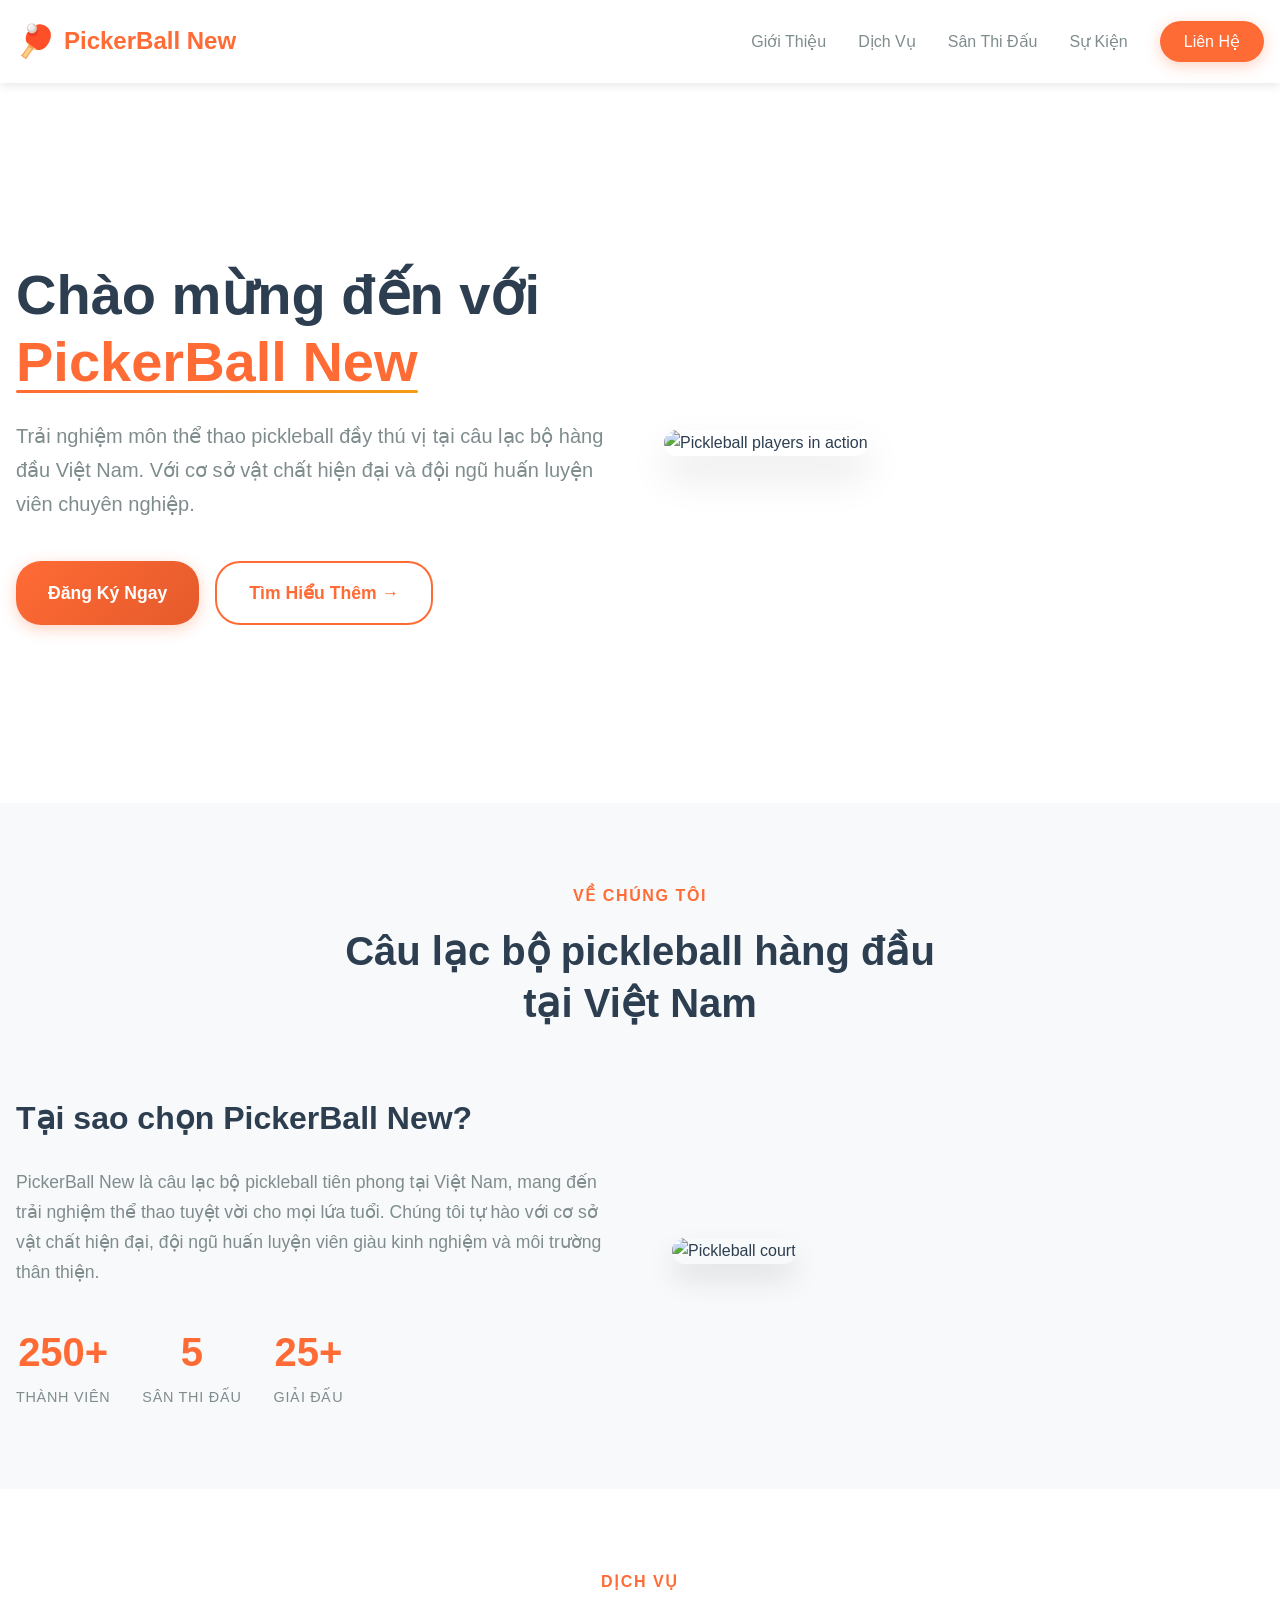
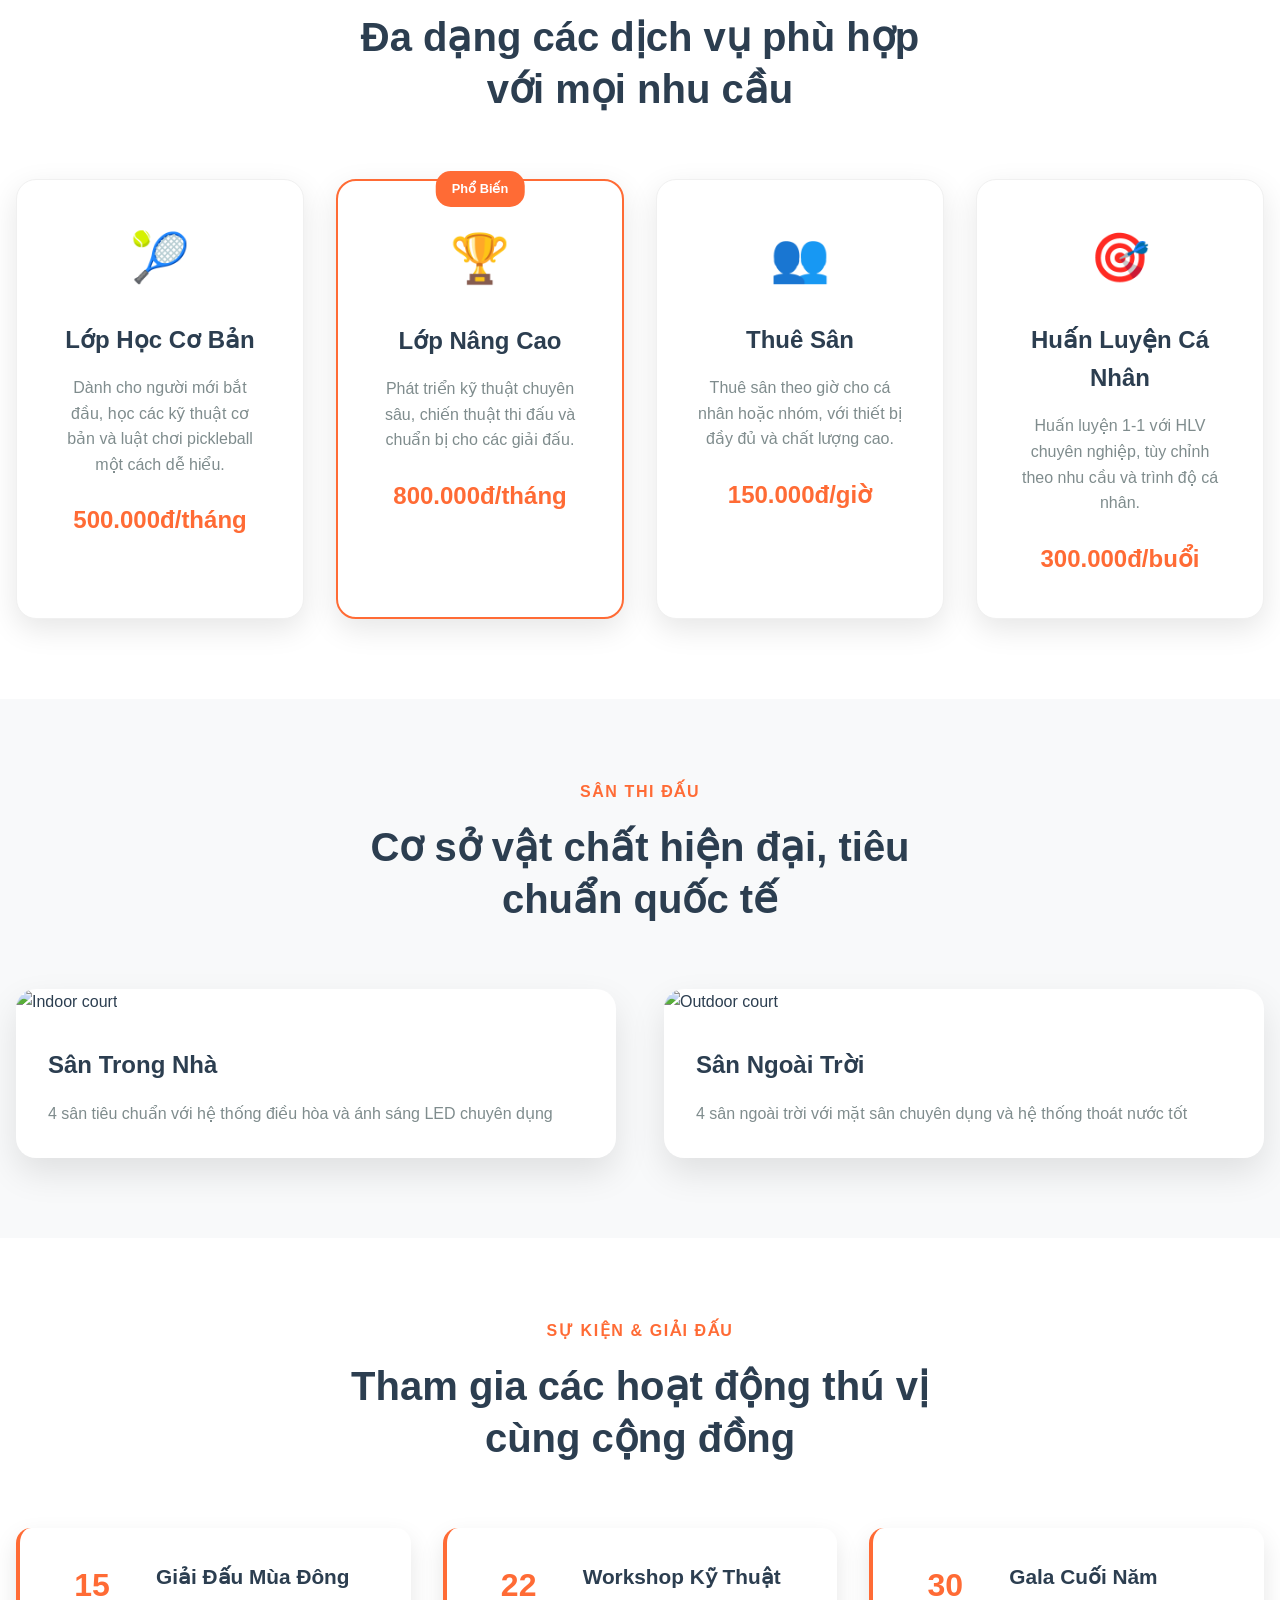
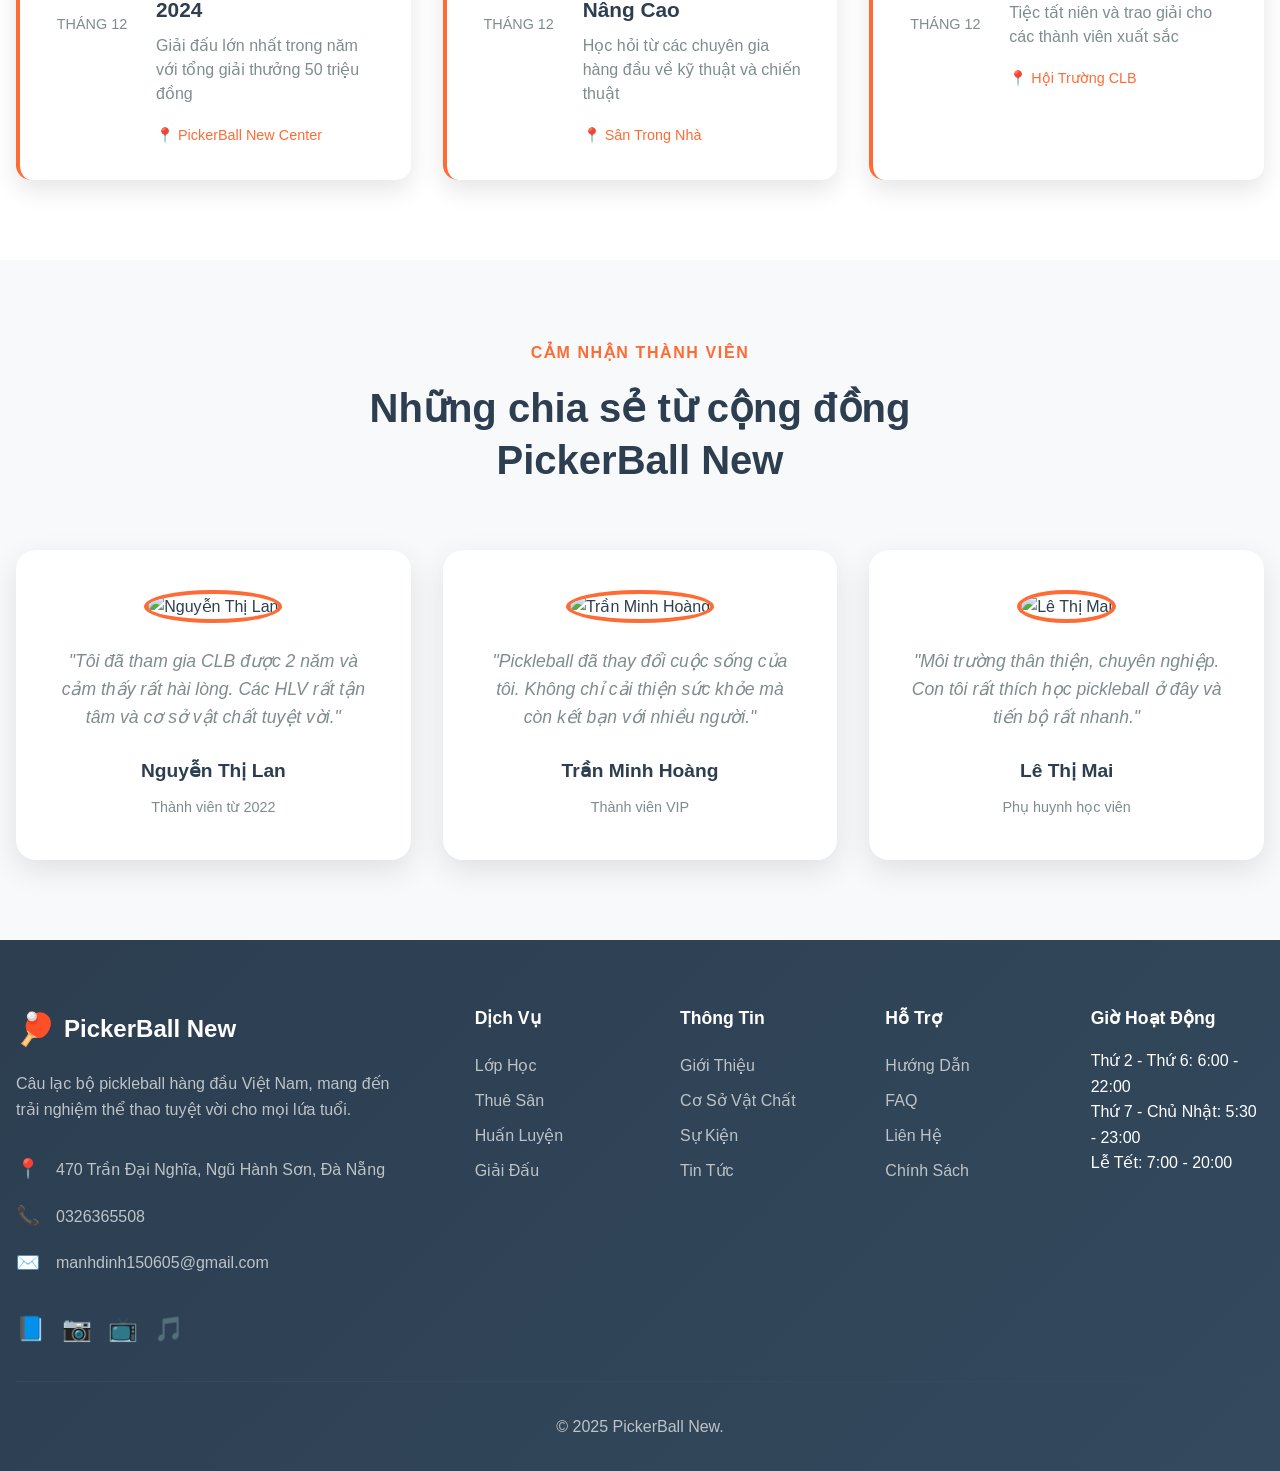
==== index.html @ 503a0b25 "first commit" ====
<!DOCTYPE html>
<html lang="vi">
<head>
    <meta charset="UTF-8">
    <meta name="viewport" content="width=device-width, initial-scale=1.0">
    <title>PickerBall New - Câu Lạc Bộ Pickleball Hàng Đầu</title>
    <link rel="stylesheet" href="./asset/css/style.css">
</head>
<body>
    <nav class="navbar">
        <div class="nav-content">
            <div class="logo">
                <span class="logo-icon">🏓</span>
                <span class="logo-text">PickerBall New</span>
            </div>
            <button class="mobile-menu-btn" aria-label="Toggle menu">
                <span></span>
                <span></span>
                <span></span>
            </button>
            <ul class="nav-links">
                <li><a href="#about">Giới Thiệu</a></li>
                <li><a href="#services">Dịch Vụ</a></li>
                <li><a href="#courts">Sân Thi Đấu</a></li>
                <li><a href="#events">Sự Kiện</a></li>
                <li><a href="#contact" class="cta-button">Liên Hệ</a></li>
            </ul>
        </div>
    </nav>

    <section class="hero">
        <div class="hero-content">
            <h1>Chào mừng đến với <span class="highlight">PickerBall New</span></h1>
            <p>Trải nghiệm môn thể thao pickleball đầy thú vị tại câu lạc bộ hàng đầu Việt Nam. Với cơ sở vật chất hiện đại và đội ngũ huấn luyện viên chuyên nghiệp.</p>
            <div class="cta-buttons">
                <a href="#contact" class="primary-button">Đăng Ký Ngay</a>
                <a href="#about" class="secondary-button">Tìm Hiểu Thêm →</a>
            </div>
        </div>
        <div class="hero-image">
            <img src="https://images.pexels.com/photos/8007401/pexels-photo-8007401.jpeg?auto=compress&cs=tinysrgb&w=1260&h=750&dpr=2" alt="Pickleball players in action">
        </div>
    </section>

    <section id="about" class="about">
        <div class="section-header">
            <h2>Về Chúng Tôi</h2>
            <p>Câu lạc bộ pickleball hàng đầu tại Việt Nam</p>
        </div>
        <div class="about-content">
            <div class="about-text">
                <h3>Tại sao chọn PickerBall New?</h3>
                <p>PickerBall New là câu lạc bộ pickleball tiên phong tại Việt Nam, mang đến trải nghiệm thể thao tuyệt vời cho mọi lứa tuổi. Chúng tôi tự hào với cơ sở vật chất hiện đại, đội ngũ huấn luyện viên giàu kinh nghiệm và môi trường thân thiện.</p>
                <div class="stats">
                    <div class="stat-item">
                        <span class="stat-number">500+</span>
                        <span class="stat-label">Thành Viên</span>
                    </div>
                    <div class="stat-item">
                        <span class="stat-number">8</span>
                        <span class="stat-label">Sân Thi Đấu</span>
                    </div>
                    <div class="stat-item">
                        <span class="stat-number">50+</span>
                        <span class="stat-label">Giải Đấu</span>
                    </div>
                </div>
            </div>
            <div class="about-image">
                <img src="https://images.pexels.com/photos/8007398/pexels-photo-8007398.jpeg?auto=compress&cs=tinysrgb&w=1260&h=750&dpr=2" alt="Pickleball court">
            </div>
        </div>
    </section>

    <section id="services" class="services">
        <div class="section-header">
            <h2>Dịch Vụ</h2>
            <p>Đa dạng các dịch vụ phù hợp với mọi nhu cầu</p>
        </div>
        <div class="services-grid">
            <div class="service-card">
                <div class="service-icon">🎾</div>
                <h3>Lớp Học Cơ Bản</h3>
                <p>Dành cho người mới bắt đầu, học các kỹ thuật cơ bản và luật chơi pickleball một cách dễ hiểu.</p>
                <div class="service-price">500.000đ/tháng</div>
            </div>
            <div class="service-card featured">
                <div class="featured-badge">Phổ Biến</div>
                <div class="service-icon">🏆</div>
                <h3>Lớp Nâng Cao</h3>
                <p>Phát triển kỹ thuật chuyên sâu, chiến thuật thi đấu và chuẩn bị cho các giải đấu.</p>
                <div class="service-price">800.000đ/tháng</div>
            </div>
            <div class="service-card">
                <div class="service-icon">👥</div>
                <h3>Thuê Sân</h3>
                <p>Thuê sân theo giờ cho cá nhân hoặc nhóm, với thiết bị đầy đủ và chất lượng cao.</p>
                <div class="service-price">150.000đ/giờ</div>
            </div>
            <div class="service-card">
                <div class="service-icon">🎯</div>
                <h3>Huấn Luyện Cá Nhân</h3>
                <p>Huấn luyện 1-1 với HLV chuyên nghiệp, tùy chỉnh theo nhu cầu và trình độ cá nhân.</p>
                <div class="service-price">300.000đ/buổi</div>
            </div>
        </div>
    </section>

    <section id="courts" class="courts">
        <div class="section-header">
            <h2>Sân Thi Đấu</h2>
            <p>Cơ sở vật chất hiện đại, tiêu chuẩn quốc tế</p>
        </div>
        <div class="courts-grid">
            <div class="court-card">
                <img src="https://images.pexels.com/photos/8007399/pexels-photo-8007399.jpeg?auto=compress&cs=tinysrgb&w=1260&h=750&dpr=2" alt="Indoor court">
                <div class="court-info">
                    <h3>Sân Trong Nhà</h3>
                    <p>4 sân tiêu chuẩn với hệ thống điều hòa và ánh sáng LED chuyên dụng</p>
                </div>
            </div>
            <div class="court-card">
                <img src="https://images.pexels.com/photos/8007400/pexels-photo-8007400.jpeg?auto=compress&cs=tinysrgb&w=1260&h=750&dpr=2" alt="Outdoor court">
                <div class="court-info">
                    <h3>Sân Ngoài Trời</h3>
                    <p>4 sân ngoài trời với mặt sân chuyên dụng và hệ thống thoát nước tốt</p>
                </div>
            </div>
        </div>
    </section>

    <section id="events" class="events">
        <div class="section-header">
            <h2>Sự Kiện & Giải Đấu</h2>
            <p>Tham gia các hoạt động thú vị cùng cộng đồng</p>
        </div>
        <div class="events-grid">
            <div class="event-card">
                <div class="event-date">
                    <span class="day">15</span>
                    <span class="month">Tháng 12</span>
                </div>
                <div class="event-info">
                    <h3>Giải Đấu Mùa Đông 2024</h3>
                    <p>Giải đấu lớn nhất trong năm với tổng giải thưởng 50 triệu đồng</p>
                    <span class="event-location">📍 PickerBall New Center</span>
                </div>
            </div>
            <div class="event-card">
                <div class="event-date">
                    <span class="day">22</span>
                    <span class="month">Tháng 12</span>
                </div>
                <div class="event-info">
                    <h3>Workshop Kỹ Thuật Nâng Cao</h3>
                    <p>Học hỏi từ các chuyên gia hàng đầu về kỹ thuật và chiến thuật</p>
                    <span class="event-location">📍 Sân Trong Nhà</span>
                </div>
            </div>
            <div class="event-card">
                <div class="event-date">
                    <span class="day">30</span>
                    <span class="month">Tháng 12</span>
                </div>
                <div class="event-info">
                    <h3>Gala Cuối Năm</h3>
                    <p>Tiệc tất niên và trao giải cho các thành viên xuất sắc</p>
                    <span class="event-location">📍 Hội Trường CLB</span>
                </div>
            </div>
        </div>
    </section>

    <section class="testimonials">
        <div class="section-header">
            <h2>Cảm Nhận Thành Viên</h2>
            <p>Những chia sẻ từ cộng đồng PickerBall New</p>
        </div>
        <div class="testimonials-grid">
            <div class="testimonial-card">
                <img src="https://images.pexels.com/photos/415829/pexels-photo-415829.jpeg?auto=compress&cs=tinysrgb&w=1260&h=750&dpr=2" alt="Nguyễn Thị Lan">
                <p>"Tôi đã tham gia CLB được 2 năm và cảm thấy rất hài lòng. Các HLV rất tận tâm và cơ sở vật chất tuyệt vời."</p>
                <div class="testimonial-author">
                    <h4>Nguyễn Thị Lan</h4>
                    <span>Thành viên từ 2022</span>
                </div>
            </div>
            <div class="testimonial-card">
                <img src="https://images.pexels.com/photos/220453/pexels-photo-220453.jpeg?auto=compress&cs=tinysrgb&w=1260&h=750&dpr=2" alt="Trần Minh Hoàng">
                <p>"Pickleball đã thay đổi cuộc sống của tôi. Không chỉ cải thiện sức khỏe mà còn kết bạn với nhiều người."</p>
                <div class="testimonial-author">
                    <h4>Trần Minh Hoàng</h4>
                    <span>Thành viên VIP</span>
                </div>
            </div>
            <div class="testimonial-card">
                <img src="https://images.pexels.com/photos/774909/pexels-photo-774909.jpeg?auto=compress&cs=tinysrgb&w=1260&h=750&dpr=2" alt="Lê Thị Mai">
                <p>"Môi trường thân thiện, chuyên nghiệp. Con tôi rất thích học pickleball ở đây và tiến bộ rất nhanh."</p>
                <div class="testimonial-author">
                    <h4>Lê Thị Mai</h4>
                    <span>Phụ huynh học viên</span>
                </div>
            </div>
        </div>
    </section>

    <footer id="contact" class="footer">
        <div class="footer-content">
            <div class="footer-brand">
                <div class="logo">
                    <span class="logo-icon">🏓</span>
                    <span class="logo-text">PickerBall New</span>
                </div>
                <p>Câu lạc bộ pickleball hàng đầu Việt Nam, mang đến trải nghiệm thể thao tuyệt vời cho mọi lứa tuổi.</p>
                <div class="contact-info">
                    <div class="contact-item">
                        <span class="contact-icon">📍</span>
                        <span>470 Trần Đại Nghĩa, Ngũ Hành Sơn, Đà Nẵng</span>
                    </div>
                    <div class="contact-item">
                        <span class="contact-icon">📞</span>
                        <span>0326365508</span>
                    </div>
                    <div class="contact-item">
                        <span class="contact-icon">✉️</span>
                        <span>manhdinh150605@gmail.com</span>
                    </div>
                </div>
                <div class="social-links">
                    <a href="#" aria-label="Facebook">📘</a>
                    <a href="#" aria-label="Instagram">📷</a>
                    <a href="#" aria-label="YouTube">📺</a>
                    <a href="#" aria-label="TikTok">🎵</a>
                </div>
            </div>
            <div class="footer-links">
                <div class="link-group">
                    <h4>Dịch Vụ</h4>
                    <ul>
                        <li><a href="#services">Lớp Học</a></li>
                        <li><a href="#services">Thuê Sân</a></li>
                        <li><a href="#services">Huấn Luyện</a></li>
                        <li><a href="#events">Giải Đấu</a></li>
                    </ul>
                </div>
                <div class="link-group">
                    <h4>Thông Tin</h4>
                    <ul>
                        <li><a href="#about">Giới Thiệu</a></li>
                        <li><a href="#courts">Cơ Sở Vật Chất</a></li>
                        <li><a href="#events">Sự Kiện</a></li>
                        <li><a href="#">Tin Tức</a></li>
                    </ul>
                </div>
                <div class="link-group">
                    <h4>Hỗ Trợ</h4>
                    <ul>
                        <li><a href="#">Hướng Dẫn</a></li>
                        <li><a href="#">FAQ</a></li>
                        <li><a href="#contact">Liên Hệ</a></li>
                        <li><a href="#">Chính Sách</a></li>
                    </ul>
                </div>
                <div class="link-group">
                    <h4>Giờ Hoạt Động</h4>
                    <ul>
                        <li>Thứ 2 - Thứ 6: 6:00 - 22:00</li>
                        <li>Thứ 7 - Chủ Nhật: 5:30 - 23:00</li>
                        <li>Lễ Tết: 7:00 - 20:00</li>
                    </ul>
                </div>
            </div>
        </div>
        <div class="footer-bottom">
            <p>&copy; 2025 PickerBall New.</p>
        </div>
    </footer>

    <script src="./asset/js/main.js"></script>
</body>
</html>
---- asset/css/style.css ----
/* Reset and base styles */
:root {
    --primary-color: #ff6b35;
    --primary-dark: #e55a2b;
    --secondary-color: #4a90e2;
    --accent-color: #f39c12;
    --text-primary: #2c3e50;
    --text-secondary: #7f8c8d;
    --bg-light: #f8f9fa;
    --white: #ffffff;
    --success: #27ae60;
    --shadow: rgba(0, 0, 0, 0.1);
}

* {
    margin: 0;
    padding: 0;
    box-sizing: border-box;
}

html {
    scroll-behavior: smooth;
}

body {
    font-family: -apple-system, BlinkMacSystemFont, 'Segoe UI', Roboto, 'Helvetica Neue', Arial, sans-serif;
    line-height: 1.6;
    color: var(--text-primary);
}

/* Navigation */
.navbar {
    position: sticky;
    top: 0;
    background: var(--white);
    box-shadow: 0 2px 10px var(--shadow);
    z-index: 1000;
}

.nav-content {
    max-width: 1280px;
    margin: 0 auto;
    padding: 1rem;
    display: flex;
    justify-content: space-between;
    align-items: center;
}

.logo {
    display: flex;
    align-items: center;
    font-weight: 700;
    font-size: 1.5rem;
    color: var(--primary-color);
}

.logo-icon {
    margin-right: 0.5rem;
    font-size: 2rem;
}

.nav-links {
    display: flex;
    list-style: none;
    align-items: center;
    gap: 2rem;
}

.nav-links a {
    text-decoration: none;
    color: var(--text-secondary);
    font-weight: 500;
    transition: color 0.3s ease;
    position: relative;
}

.nav-links a:hover {
    color: var(--primary-color);
}

.nav-links a::after {
    content: '';
    position: absolute;
    width: 0;
    height: 2px;
    bottom: -5px;
    left: 0;
    background-color: var(--primary-color);
    transition: width 0.3s ease;
}

.nav-links a:hover::after {
    width: 100%;
}

.cta-button {
    background: var(--primary-color) !important;
    color: var(--white) !important;
    padding: 0.75rem 1.5rem !important;
    border-radius: 25px !important;
    transition: all 0.3s ease !important;
    box-shadow: 0 4px 15px rgba(255, 107, 53, 0.3);
}

.cta-button:hover {
    background: var(--primary-dark) !important;
    transform: translateY(-2px);
    box-shadow: 0 6px 20px rgba(255, 107, 53, 0.4);
}

.mobile-menu-btn {
    display: none;
    background: none;
    border: none;
    cursor: pointer;
    padding: 0.5rem;
}

.mobile-menu-btn span {
    display: block;
    width: 24px;
    height: 3px;
    background: var(--primary-color);
    margin: 4px 0;
    transition: 0.3s;
    border-radius: 2px;
}

/* Hero Section */
.hero {
    display: grid;
    grid-template-columns: 1fr 1fr;
    gap: 3rem;
    max-width: 1280px;
    margin: 0 auto;
    padding: 5rem 1rem;
    align-items: center;
    min-height: 80vh;
}

.hero-content h1 {
    font-size: 3.5rem;
    line-height: 1.2;
    margin-bottom: 1.5rem;
    font-weight: 800;
}

.highlight {
    color: var(--primary-color);
    position: relative;
}

.highlight::after {
    content: '';
    position: absolute;
    bottom: 0;
    left: 0;
    width: 100%;
    height: 3px;
    background: linear-gradient(90deg, var(--primary-color), var(--accent-color));
    border-radius: 2px;
}

.hero-content p {
    font-size: 1.25rem;
    color: var(--text-secondary);
    margin-bottom: 2.5rem;
    line-height: 1.7;
}

.cta-buttons {
    display: flex;
    gap: 1rem;
    flex-wrap: wrap;
}

.primary-button, .secondary-button {
    display: inline-flex;
    align-items: center;
    padding: 1rem 2rem;
    border-radius: 25px;
    font-weight: 600;
    text-decoration: none;
    transition: all 0.3s ease;
    font-size: 1.1rem;
}

.primary-button {
    background: linear-gradient(135deg, var(--primary-color), var(--primary-dark));
    color: var(--white);
    box-shadow: 0 4px 15px rgba(255, 107, 53, 0.3);
}

.primary-button:hover {
    transform: translateY(-3px);
    box-shadow: 0 8px 25px rgba(255, 107, 53, 0.4);
}

.secondary-button {
    background: var(--white);
    color: var(--primary-color);
    border: 2px solid var(--primary-color);
}

.secondary-button:hover {
    background: var(--primary-color);
    color: var(--white);
    transform: translateY(-2px);
}

.hero-image img {
    width: 100%;
    height: auto;
    border-radius: 20px;
    box-shadow: 0 20px 40px var(--shadow);
    transition: transform 0.3s ease;
}

.hero-image img:hover {
    transform: scale(1.02);
}

/* About Section */
.about {
    background: var(--bg-light);
    padding: 5rem 1rem;
}

.section-header {
    text-align: center;
    max-width: 600px;
    margin: 0 auto 4rem;
}

.section-header h2 {
    color: var(--primary-color);
    font-size: 1rem;
    text-transform: uppercase;
    letter-spacing: 0.1em;
    margin-bottom: 1rem;
    font-weight: 600;
}

.section-header p {
    font-size: 2.5rem;
    font-weight: 800;
    color: var(--text-primary);
    line-height: 1.3;
}

.about-content {
    max-width: 1280px;
    margin: 0 auto;
    display: grid;
    grid-template-columns: 1fr 1fr;
    gap: 4rem;
    align-items: center;
}

.about-text h3 {
    font-size: 2rem;
    margin-bottom: 1.5rem;
    color: var(--text-primary);
}

.about-text p {
    font-size: 1.1rem;
    color: var(--text-secondary);
    margin-bottom: 2rem;
    line-height: 1.7;
}

.stats {
    display: flex;
    gap: 2rem;
    flex-wrap: wrap;
}

.stat-item {
    text-align: center;
}

.stat-number {
    display: block;
    font-size: 2.5rem;
    font-weight: 800;
    color: var(--primary-color);
}

.stat-label {
    font-size: 0.9rem;
    color: var(--text-secondary);
    text-transform: uppercase;
    letter-spacing: 0.05em;
}

.about-image img {
    width: 100%;
    height: auto;
    border-radius: 15px;
    box-shadow: 0 15px 30px var(--shadow);
}

/* Services Section */
.services {
    padding: 5rem 1rem;
    background: var(--white);
}

.services-grid {
    display: grid;
    grid-template-columns: repeat(auto-fit, minmax(280px, 1fr));
    gap: 2rem;
    max-width: 1280px;
    margin: 0 auto;
}

.service-card {
    background: var(--white);
    padding: 2.5rem;
    border-radius: 20px;
    box-shadow: 0 10px 30px var(--shadow);
    text-align: center;
    transition: all 0.3s ease;
    position: relative;
    border: 1px solid #f0f0f0;
}

.service-card:hover {
    transform: translateY(-10px);
    box-shadow: 0 20px 40px rgba(0, 0, 0, 0.15);
}

.service-card.featured {
    border: 2px solid var(--primary-color);
    transform: scale(1.05);
}

.featured-badge {
    position: absolute;
    top: -10px;
    left: 50%;
    transform: translateX(-50%);
    background: var(--primary-color);
    color: var(--white);
    padding: 0.5rem 1rem;
    border-radius: 15px;
    font-size: 0.8rem;
    font-weight: 600;
}

.service-icon {
    font-size: 3rem;
    margin-bottom: 1.5rem;
}

.service-card h3 {
    font-size: 1.5rem;
    margin-bottom: 1rem;
    color: var(--text-primary);
}

.service-card p {
    color: var(--text-secondary);
    margin-bottom: 1.5rem;
    line-height: 1.6;
}

.service-price {
    font-size: 1.5rem;
    font-weight: 700;
    color: var(--primary-color);
}

/* Courts Section */
.courts {
    background: var(--bg-light);
    padding: 5rem 1rem;
}

.courts-grid {
    display: grid;
    grid-template-columns: repeat(auto-fit, minmax(400px, 1fr));
    gap: 3rem;
    max-width: 1280px;
    margin: 0 auto;
}

.court-card {
    background: var(--white);
    border-radius: 20px;
    overflow: hidden;
    box-shadow: 0 15px 35px var(--shadow);
    transition: transform 0.3s ease;
}

.court-card:hover {
    transform: translateY(-5px);
}

.court-card img {
    width: 100%;
    height: 250px;
    object-fit: cover;
}

.court-info {
    padding: 2rem;
}

.court-info h3 {
    font-size: 1.5rem;
    margin-bottom: 1rem;
    color: var(--text-primary);
}

.court-info p {
    color: var(--text-secondary);
    line-height: 1.6;
}

/* Events Section */
.events {
    padding: 5rem 1rem;
    background: var(--white);
}

.events-grid {
    display: grid;
    grid-template-columns: repeat(auto-fit, minmax(350px, 1fr));
    gap: 2rem;
    max-width: 1280px;
    margin: 0 auto;
}

.event-card {
    background: var(--white);
    padding: 2rem;
    border-radius: 15px;
    box-shadow: 0 10px 25px var(--shadow);
    display: flex;
    gap: 1.5rem;
    transition: transform 0.3s ease;
    border-left: 4px solid var(--primary-color);
}

.event-card:hover {
    transform: translateX(5px);
}

.event-date {
    text-align: center;
    min-width: 80px;
}

.event-date .day {
    display: block;
    font-size: 2rem;
    font-weight: 800;
    color: var(--primary-color);
}

.event-date .month {
    font-size: 0.9rem;
    color: var(--text-secondary);
    text-transform: uppercase;
}

.event-info h3 {
    font-size: 1.3rem;
    margin-bottom: 0.5rem;
    color: var(--text-primary);
}

.event-info p {
    color: var(--text-secondary);
    margin-bottom: 1rem;
    line-height: 1.5;
}

.event-location {
    font-size: 0.9rem;
    color: var(--primary-color);
    font-weight: 500;
}

/* Testimonials Section */
.testimonials {
    background: var(--bg-light);
    padding: 5rem 1rem;
}

.testimonials-grid {
    display: grid;
    grid-template-columns: repeat(auto-fit, minmax(300px, 1fr));
    gap: 2rem;
    max-width: 1280px;
    margin: 0 auto;
}

.testimonial-card {
    background: var(--white);
    padding: 2.5rem;
    border-radius: 20px;
    box-shadow: 0 10px 30px var(--shadow);
    text-align: center;
    transition: transform 0.3s ease;
}

.testimonial-card:hover {
    transform: translateY(-5px);
}

.testimonial-card img {
    width: 80px;
    height: 80px;
    border-radius: 50%;
    object-fit: cover;
    margin-bottom: 1.5rem;
    border: 4px solid var(--primary-color);
}

.testimonial-card p {
    font-style: italic;
    margin-bottom: 1.5rem;
    color: var(--text-secondary);
    line-height: 1.6;
    font-size: 1.1rem;
}

.testimonial-author h4 {
    font-size: 1.2rem;
    margin-bottom: 0.5rem;
    color: var(--text-primary);
}

.testimonial-author span {
    color: var(--text-secondary);
    font-size: 0.9rem;
}

/* Footer */
.footer {
    background: linear-gradient(135deg, #2c3e50, #34495e);
    color: var(--white);
    padding: 4rem 1rem 2rem;
}

.footer-content {
    max-width: 1280px;
    margin: 0 auto;
    display: flex;
    flex-wrap: wrap;
    justify-content: space-between;
    gap: 2rem;
}

.footer-brand {
    flex: 1;
    min-width: 300px;
    margin-right: 2rem;
}

.footer-brand .logo {
    color: var(--white);
    margin-bottom: 1rem;
}

.footer-brand p {
    color: #bdc3c7;
    margin-bottom: 2rem;
    line-height: 1.6;
}

.contact-info {
    margin-bottom: 2rem;
}

.contact-item {
    display: flex;
    align-items: center;
    margin-bottom: 1rem;
    color: #bdc3c7;
}

.contact-icon {
    margin-right: 1rem;
    font-size: 1.2rem;
}

.social-links {
    display: flex;
    gap: 1rem;
}

.social-links a {
    color: #bdc3c7;
    text-decoration: none;
    font-size: 1.5rem;
    transition: color 0.3s ease;
}

.social-links a:hover {
    color: var(--primary-color);
}

.footer-links {
    display: flex;
    flex: 2;
    justify-content: space-between;
    gap: 2rem;
    flex-wrap: wrap;
}

.link-group {
    flex: 1;
    min-width: 150px;
}

.link-group h4 {
    font-size: 1.1rem;
    margin-bottom: 1rem;
    color: var(--white);
}

.link-group ul {
    list-style: none;
}

.link-group a {
    color: #bdc3c7;
    text-decoration: none;
    display: block;
    padding: 0.3rem 0;
    transition: color 0.3s ease;
}

.link-group a:hover {
    color: var(--primary-color);
}

.footer-bottom {
    max-width: 1280px;
    margin: 0 auto;
    padding-top: 2rem;
    margin-top: 2rem;
    border-top: 1px solid #34495e;
    text-align: center;
    color: #bdc3c7;
}

/* Responsive Design */
@media (max-width: 768px) {
    .nav-links {
        display: none;
        position: absolute;
        top: 100%;
        left: 0;
        right: 0;
        background: var(--white);
        flex-direction: column;
        padding: 1rem;
        box-shadow: 0 4px 10px var(--shadow);
        gap: 1rem;
    }

    .nav-links.active {
        display: flex;
    }

    .mobile-menu-btn {
        display: block;
    }

    .hero {
        grid-template-columns: 1fr;
        text-align: center;
        padding: 3rem 1rem;
    }

    .hero-content h1 {
        font-size: 2.5rem;
    }

    .about-content {
        grid-template-columns: 1fr;
        gap: 2rem;
    }

    .stats {
        justify-content: center;
    }

    .courts-grid {
        grid-template-columns: 1fr;
    }

    .court-card {
        margin: 0 auto;
        max-width: 400px;
    }

    /* Footer responsive - vertical layout on mobile */
    .footer-content {
        flex-direction: column;
        text-align: center;
    }

    .footer-brand {
        margin-right: 0;
        margin-bottom: 2rem;
    }

    .footer-links {
        flex-direction: column;
        gap: 2rem;
    }

    .link-group {
        text-align: center;
    }

    .contact-item {
        justify-content: center;
    }

    .social-links {
        justify-content: center;
    }
}

@media (max-width: 480px) {
    .hero-content h1 {
        font-size: 2rem;
    }

    .section-header p {
        font-size: 2rem;
    }

    .cta-buttons {
        flex-direction: column;
        align-items: center;
    }

    .primary-button, .secondary-button {
        width: 100%;
        justify-content: center;
        max-width: 300px;
    }

    .services-grid {
        grid-template-columns: 1fr;
    }

    .events-grid {
        grid-template-columns: 1fr;
    }

    .event-card {
        flex-direction: column;
        text-align: center;
    }

    /* Footer extra small screens */
    .footer-links {
        gap: 1.5rem;
    }

    .link-group {
        min-width: 100%;
    }
}

/* Animation classes */
.fade-in {
    opacity: 0;
    transform: translateY(30px);
    transition: all 0.6s ease;
}

.fade-in.visible {
    opacity: 1;
    transform: translateY(0);
}

.slide-in-left {
    opacity: 0;
    transform: translateX(-50px);
    transition: all 0.6s ease;
}

.slide-in-left.visible {
    opacity: 1;
    transform: translateX(0);
}

.slide-in-right {
    opacity: 0;
    transform: translateX(50px);
    transition: all 0.6s ease;
}

.slide-in-right.visible {
    opacity: 1;
    transform: translateX(0);
}
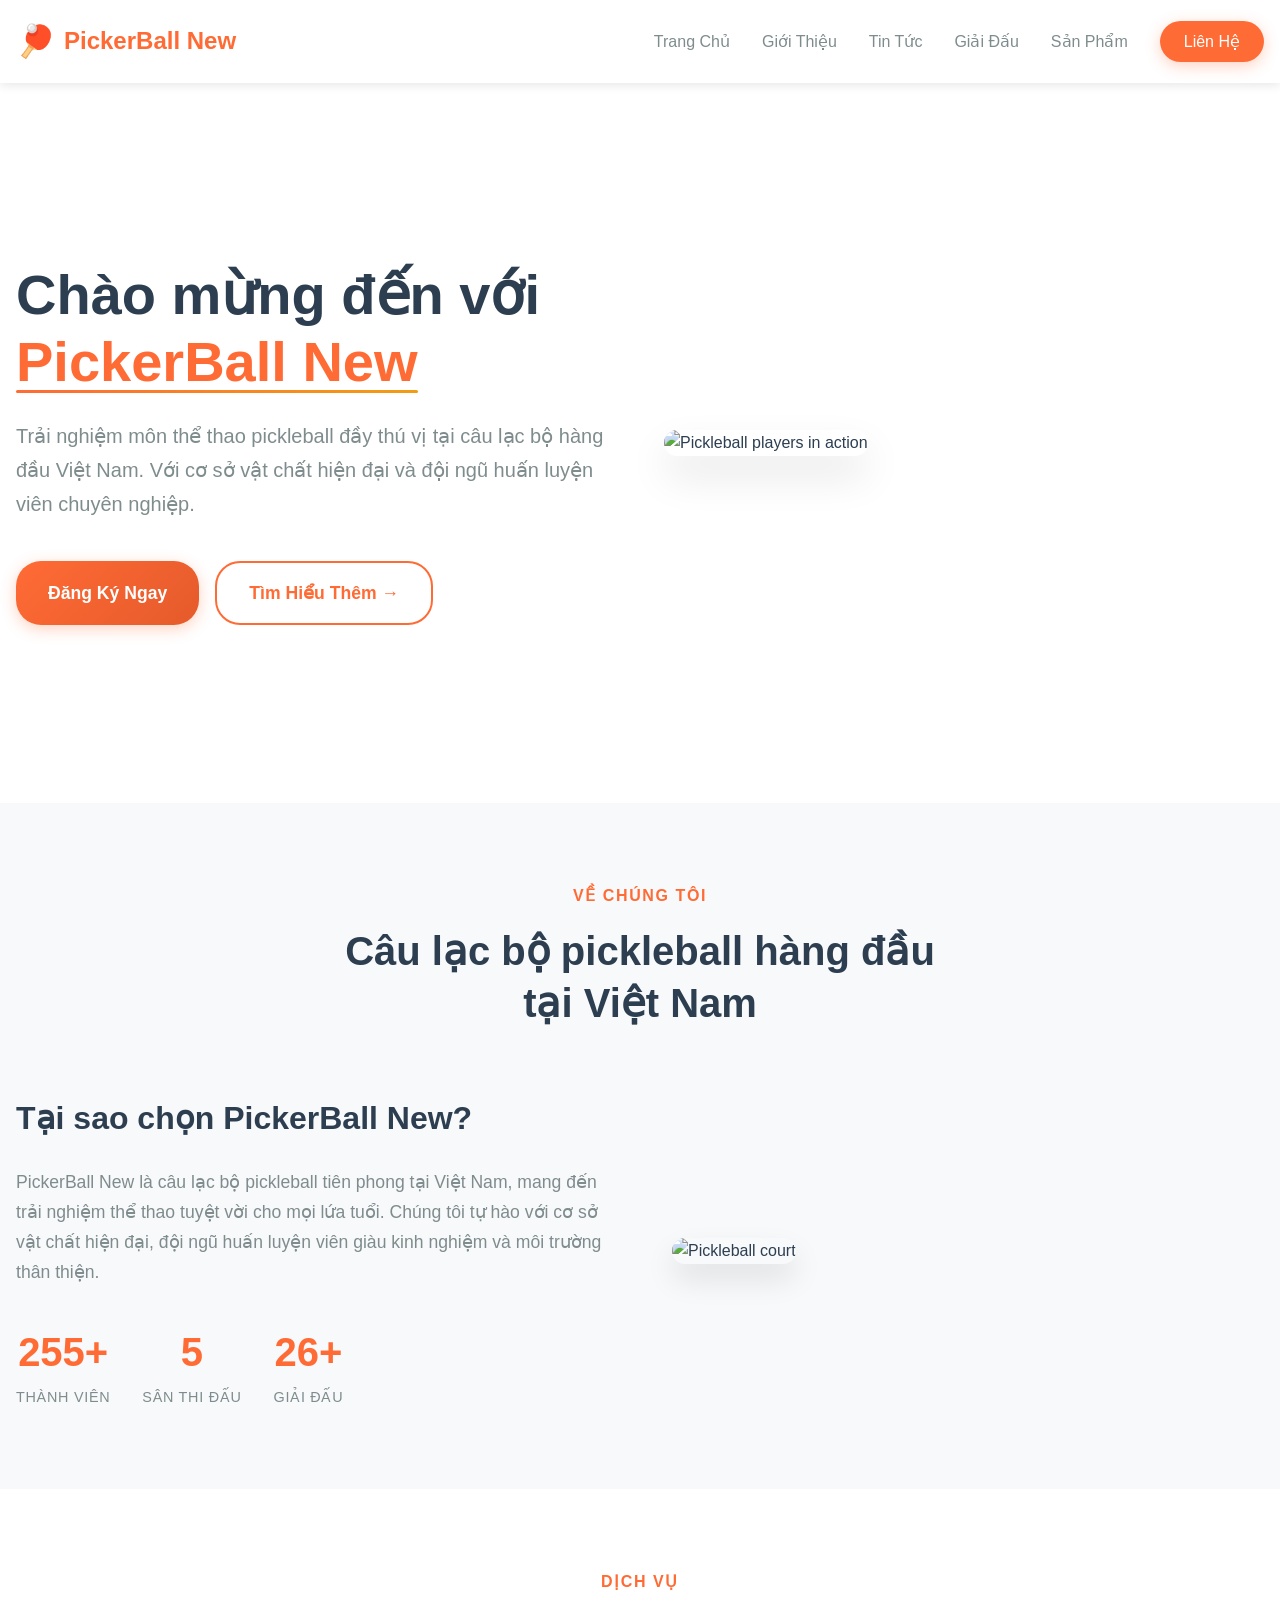
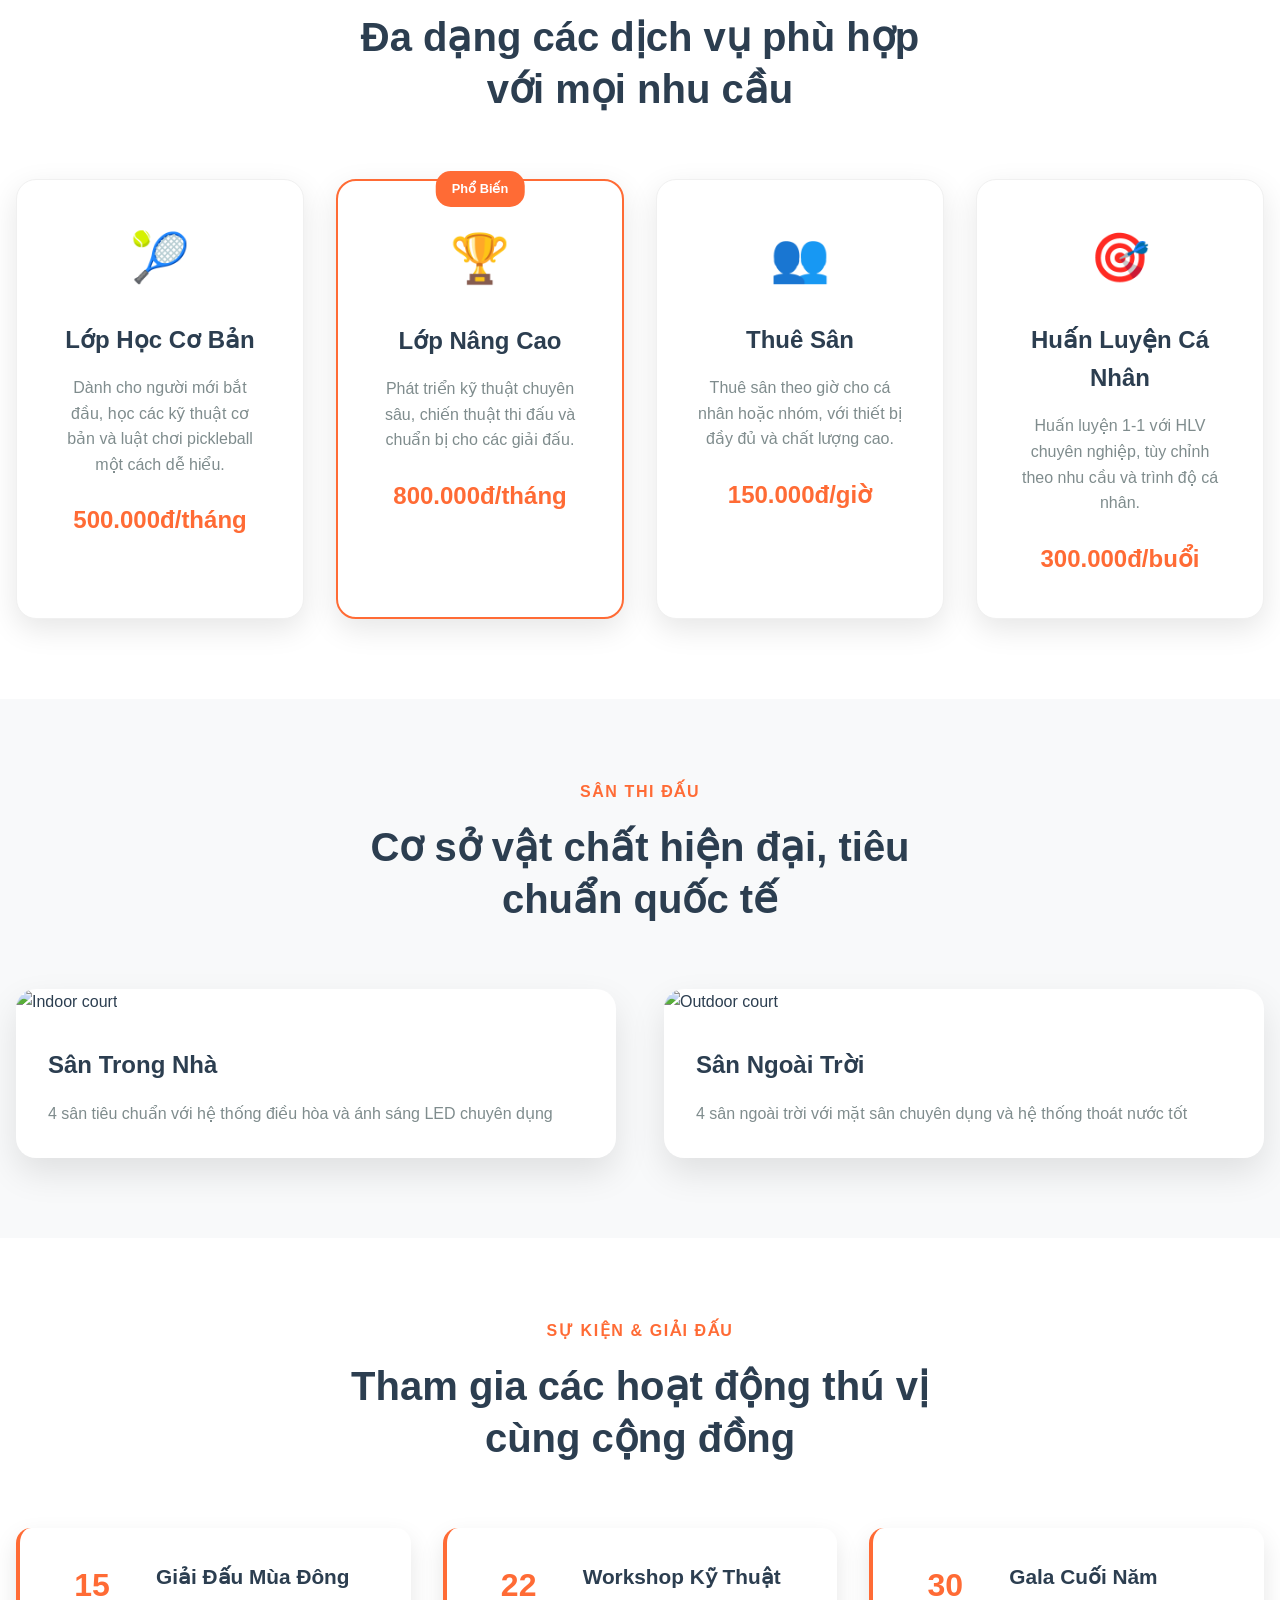
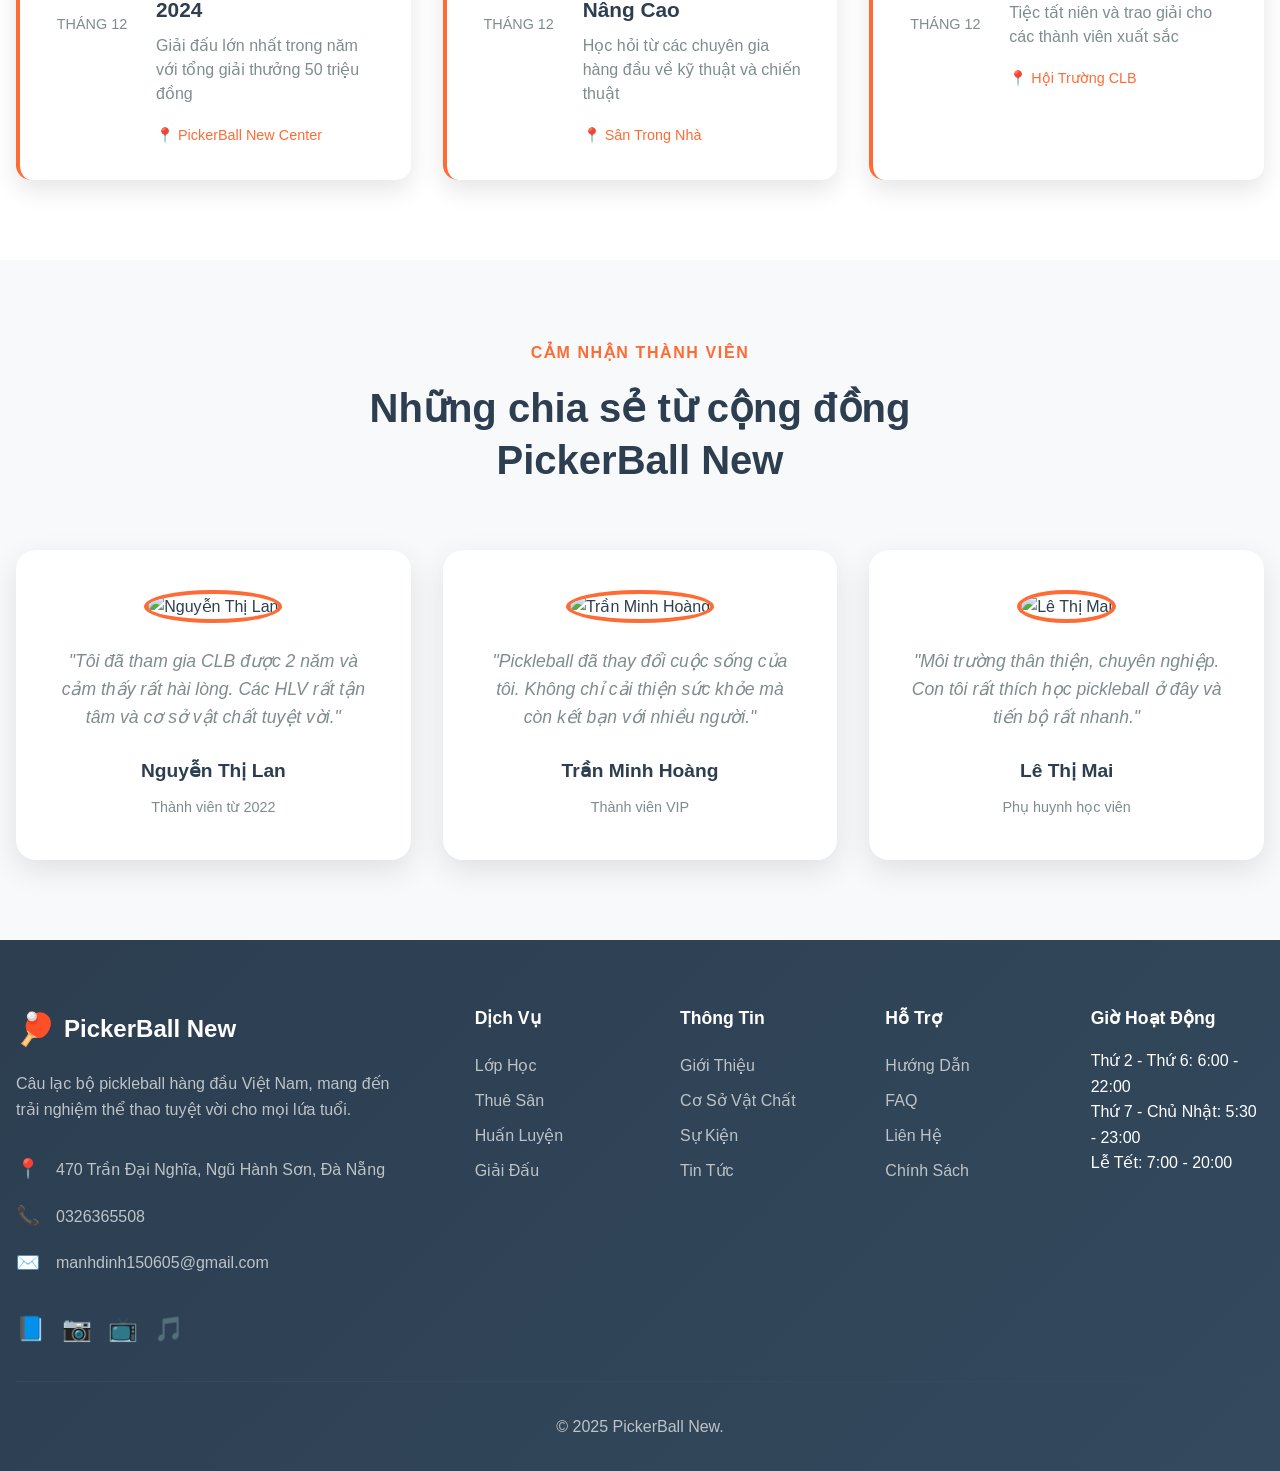
==== commit 12fc7c64: "17/6" ====
--- a/index.html
+++ b/index.html
@@ -19,10 +19,11 @@
                 <span></span>
             </button>
             <ul class="nav-links">
+                <li><a href="">Trang Chủ</a></li>
                 <li><a href="#about">Giới Thiệu</a></li>
-                <li><a href="#services">Dịch Vụ</a></li>
-                <li><a href="#courts">Sân Thi Đấu</a></li>
-                <li><a href="#events">Sự Kiện</a></li>
+                <li><a href="#services">Tin Tức</a></li>
+                <li><a href="#courts">Giải Đấu</a></li>
+                <li><a href="#events">Sản Phẩm</a></li>
                 <li><a href="#contact" class="cta-button">Liên Hệ</a></li>
             </ul>
         </div>
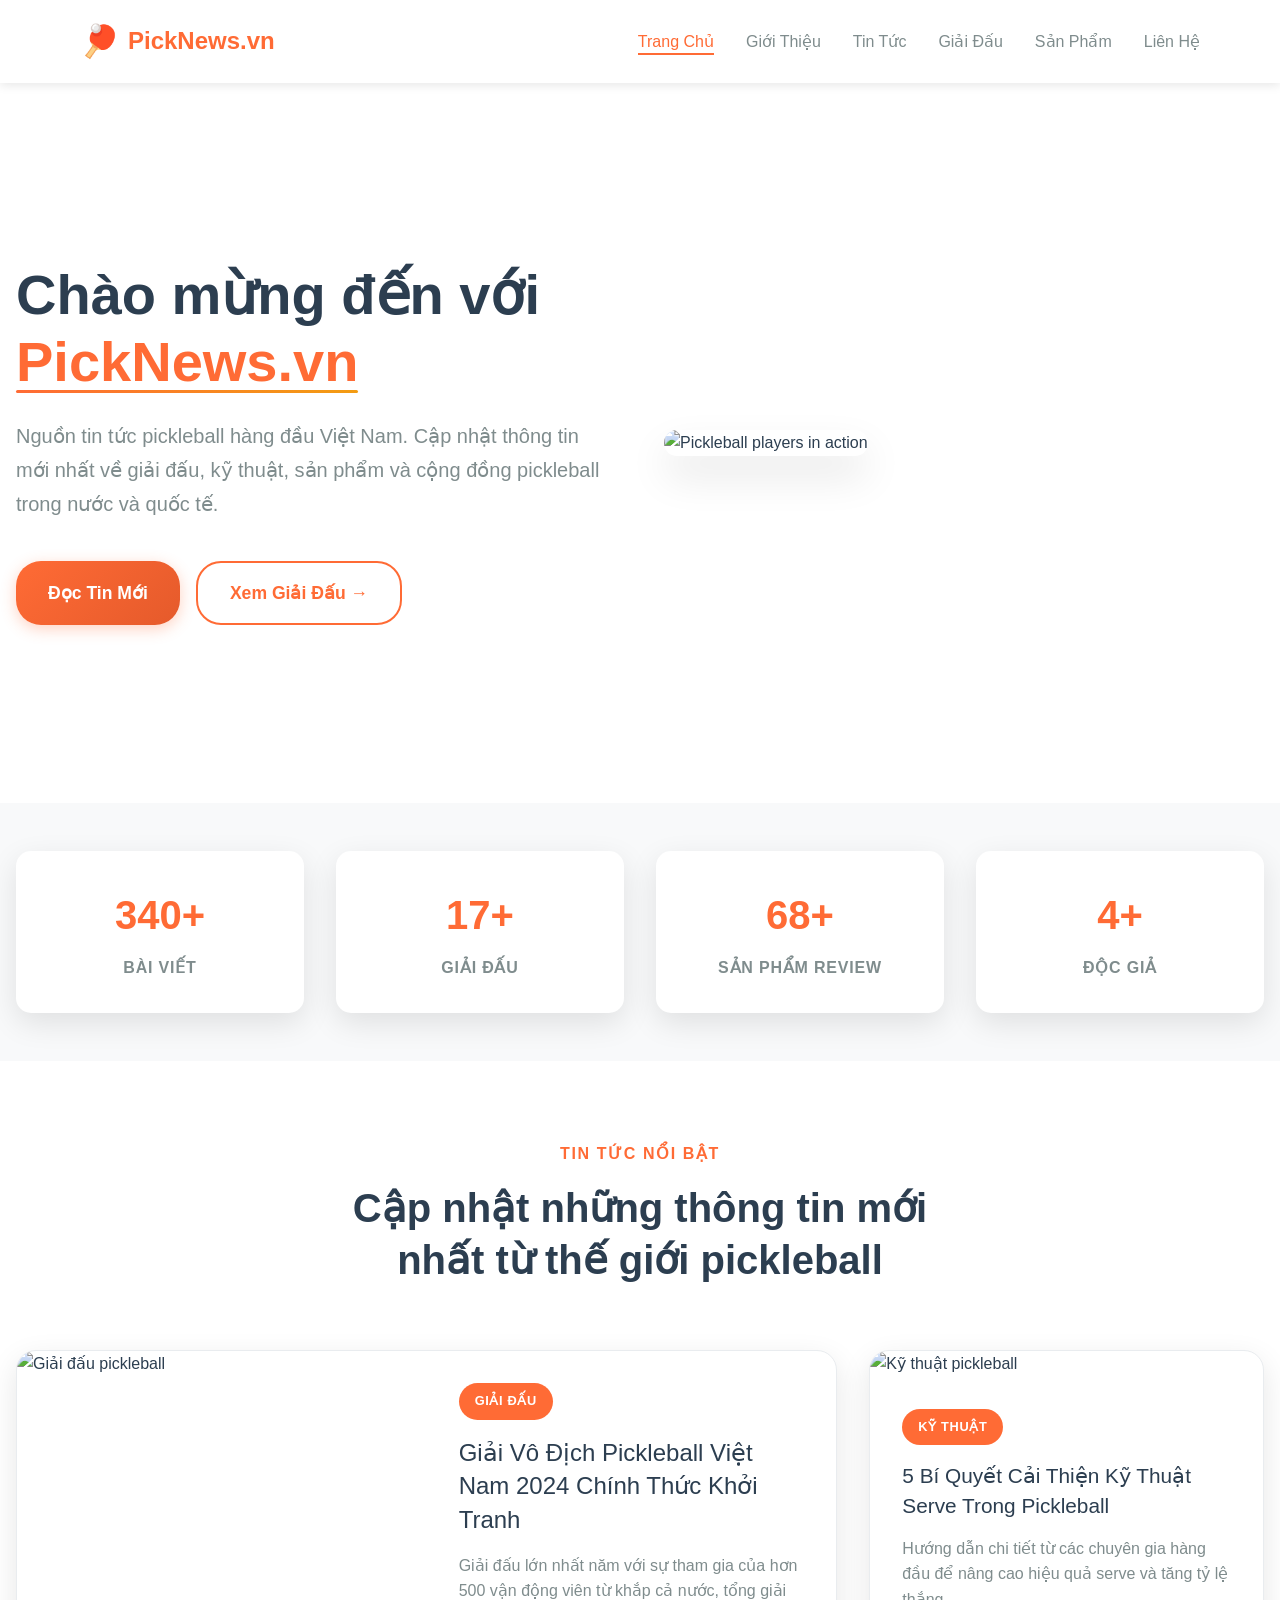
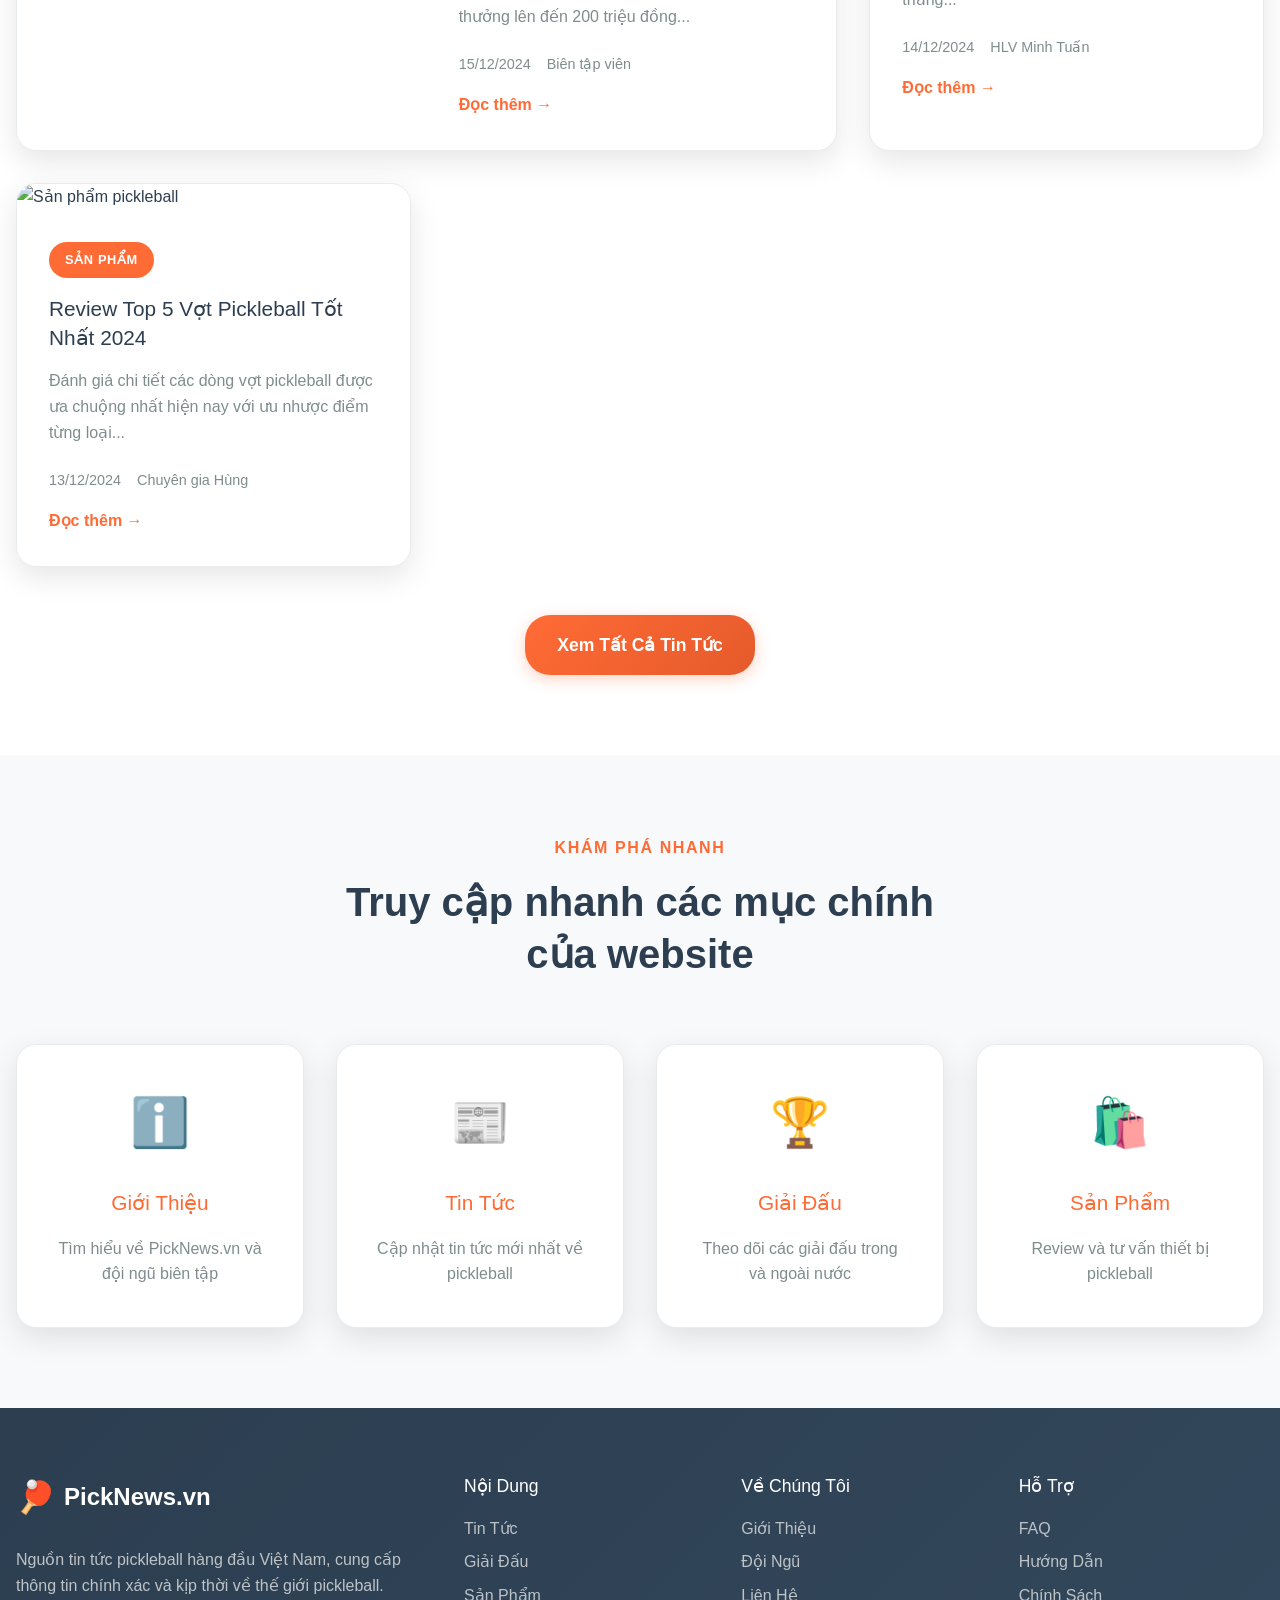
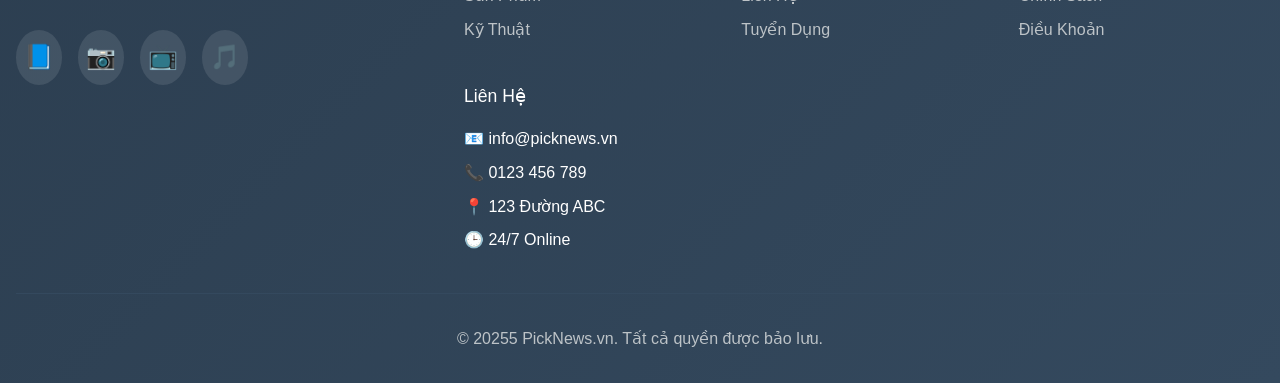
==== commit b878e93e: "01" ====
--- a/index.html
+++ b/index.html
@@ -3,7 +3,8 @@
 <head>
     <meta charset="UTF-8">
     <meta name="viewport" content="width=device-width, initial-scale=1.0">
-    <title>PickerBall New - Câu Lạc Bộ Pickleball Hàng Đầu</title>
+    <title>PickNews.vn - Tin Tức Pickleball Hàng Đầu Việt Nam</title>
+    <link rel="stylesheet" href="./asset/css/reset.css">
     <link rel="stylesheet" href="./asset/css/style.css">
 </head>
 <body>
@@ -11,7 +12,7 @@
         <div class="nav-content">
             <div class="logo">
                 <span class="logo-icon">🏓</span>
-                <span class="logo-text">PickerBall New</span>
+                <span class="logo-text">PickNews.vn</span>
             </div>
             <button class="mobile-menu-btn" aria-label="Toggle menu">
                 <span></span>
@@ -19,23 +20,25 @@
                 <span></span>
             </button>
             <ul class="nav-links">
-                <li><a href="">Trang Chủ</a></li>
-                <li><a href="#about">Giới Thiệu</a></li>
-                <li><a href="#services">Tin Tức</a></li>
-                <li><a href="#courts">Giải Đấu</a></li>
-                <li><a href="#events">Sản Phẩm</a></li>
-                <li><a href="#contact" class="cta-button">Liên Hệ</a></li>
+                <li><a href="index.html" class="nav-link active">Trang Chủ</a></li>
+                <li><a href="gioi-thieu.html" class="nav-link">Giới Thiệu</a></li>
+                <li><a href="tin-tuc.html" class="nav-link">Tin Tức</a></li>
+                <li><a href="giai-dau.html" class="nav-link">Giải Đấu</a></li>
+                <li><a href="san-pham.html" class="nav-link">Sản Phẩm</a></li>
+                <li><a href="lien-he.html" class="nav-link">Liên Hệ</a></li>
+            <!-- <li><a href="lien-he.html" class="nav-link cta-button">Liên Hệ</a></li> -->
             </ul>
         </div>
     </nav>
 
+    <!-- Hero Section -->
     <section class="hero">
         <div class="hero-content">
-            <h1>Chào mừng đến với <span class="highlight">PickerBall New</span></h1>
-            <p>Trải nghiệm môn thể thao pickleball đầy thú vị tại câu lạc bộ hàng đầu Việt Nam. Với cơ sở vật chất hiện đại và đội ngũ huấn luyện viên chuyên nghiệp.</p>
+            <h1>Chào mừng đến với <span class="highlight">PickNews.vn</span></h1>
+            <p>Nguồn tin tức pickleball hàng đầu Việt Nam. Cập nhật thông tin mới nhất về giải đấu, kỹ thuật, sản phẩm và cộng đồng pickleball trong nước và quốc tế.</p>
             <div class="cta-buttons">
-                <a href="#contact" class="primary-button">Đăng Ký Ngay</a>
-                <a href="#about" class="secondary-button">Tìm Hiểu Thêm →</a>
+                <a href="tin-tuc.html" class="primary-button">Đọc Tin Mới</a>
+                <a href="giai-dau.html" class="secondary-button">Xem Giải Đấu →</a>
             </div>
         </div>
         <div class="hero-image">
@@ -43,190 +46,118 @@
         </div>
     </section>
 
-    <section id="about" class="about">
+    <!-- Stats Section -->
+    <section class="stats-section">
+        <div class="stats-container">
+            <div class="stat-item">
+                <span class="stat-number">1000+</span>
+                <span class="stat-label">Bài Viết</span>
+            </div>
+            <div class="stat-item">
+                <span class="stat-number">50+</span>
+                <span class="stat-label">Giải Đấu</span>
+            </div>
+            <div class="stat-item">
+                <span class="stat-number">200+</span>
+                <span class="stat-label">Sản Phẩm Review</span>
+            </div>
+            <div class="stat-item">
+                <span class="stat-number">10K+</span>
+                <span class="stat-label">Độc Giả</span>
+            </div>
+        </div>
+    </section>
+
+    <!-- Featured News -->
+    <section class="featured-news">
         <div class="section-header">
-            <h2>Về Chúng Tôi</h2>
-            <p>Câu lạc bộ pickleball hàng đầu tại Việt Nam</p>
-        </div>
-        <div class="about-content">
-            <div class="about-text">
-                <h3>Tại sao chọn PickerBall New?</h3>
-                <p>PickerBall New là câu lạc bộ pickleball tiên phong tại Việt Nam, mang đến trải nghiệm thể thao tuyệt vời cho mọi lứa tuổi. Chúng tôi tự hào với cơ sở vật chất hiện đại, đội ngũ huấn luyện viên giàu kinh nghiệm và môi trường thân thiện.</p>
-                <div class="stats">
-                    <div class="stat-item">
-                        <span class="stat-number">500+</span>
-                        <span class="stat-label">Thành Viên</span>
+            <h2>Tin Tức Nổi Bật</h2>
+            <p>Cập nhật những thông tin mới nhất từ thế giới pickleball</p>
+        </div>
+        <div class="news-grid">
+            <article class="news-card featured">
+                <img src="https://images.pexels.com/photos/8007398/pexels-photo-8007398.jpeg?auto=compress&cs=tinysrgb&w=800&h=600&dpr=2" alt="Giải đấu pickleball">
+                <div class="news-content">
+                    <span class="news-category">Giải Đấu</span>
+                    <h3>Giải Vô Địch Pickleball Việt Nam 2024 Chính Thức Khởi Tranh</h3>
+                    <p>Giải đấu lớn nhất năm với sự tham gia của hơn 500 vận động viên từ khắp cả nước, tổng giải thưởng lên đến 200 triệu đồng...</p>
+                    <div class="news-meta">
+                        <span class="news-date">15/12/2024</span>
+                        <span class="news-author">Biên tập viên</span>
                     </div>
-                    <div class="stat-item">
-                        <span class="stat-number">8</span>
-                        <span class="stat-label">Sân Thi Đấu</span>
+                    <a href="tin-tuc.html" class="read-more">Đọc thêm →</a>
+                </div>
+            </article>
+            <article class="news-card">
+                <img src="https://images.pexels.com/photos/8007399/pexels-photo-8007399.jpeg?auto=compress&cs=tinysrgb&w=800&h=600&dpr=2" alt="Kỹ thuật pickleball">
+                <div class="news-content">
+                    <span class="news-category">Kỹ Thuật</span>
+                    <h3>5 Bí Quyết Cải Thiện Kỹ Thuật Serve Trong Pickleball</h3>
+                    <p>Hướng dẫn chi tiết từ các chuyên gia hàng đầu để nâng cao hiệu quả serve và tăng tỷ lệ thắng...</p>
+                    <div class="news-meta">
+                        <span class="news-date">14/12/2024</span>
+                        <span class="news-author">HLV Minh Tuấn</span>
                     </div>
-                    <div class="stat-item">
-                        <span class="stat-number">50+</span>
-                        <span class="stat-label">Giải Đấu</span>
+                    <a href="tin-tuc.html" class="read-more">Đọc thêm →</a>
+                </div>
+            </article>
+            <article class="news-card">
+                <img src="https://images.pexels.com/photos/8007400/pexels-photo-8007400.jpeg?auto=compress&cs=tinysrgb&w=800&h=600&dpr=2" alt="Sản phẩm pickleball">
+                <div class="news-content">
+                    <span class="news-category">Sản Phẩm</span>
+                    <h3>Review Top 5 Vợt Pickleball Tốt Nhất 2024</h3>
+                    <p>Đánh giá chi tiết các dòng vợt pickleball được ưa chuộng nhất hiện nay với ưu nhược điểm từng loại...</p>
+                    <div class="news-meta">
+                        <span class="news-date">13/12/2024</span>
+                        <span class="news-author">Chuyên gia Hùng</span>
                     </div>
-                </div>
-            </div>
-            <div class="about-image">
-                <img src="https://images.pexels.com/photos/8007398/pexels-photo-8007398.jpeg?auto=compress&cs=tinysrgb&w=1260&h=750&dpr=2" alt="Pickleball court">
-            </div>
-        </div>
-    </section>
-
-    <section id="services" class="services">
+                    <a href="san-pham.html" class="read-more">Đọc thêm →</a>
+                </div>
+            </article>
+        </div>
+        <div class="section-cta">
+            <a href="tin-tuc.html" class="primary-button">Xem Tất Cả Tin Tức</a>
+        </div>
+    </section>
+
+    <!-- Quick Links -->
+    <section class="quick-links">
         <div class="section-header">
-            <h2>Dịch Vụ</h2>
-            <p>Đa dạng các dịch vụ phù hợp với mọi nhu cầu</p>
-        </div>
-        <div class="services-grid">
-            <div class="service-card">
-                <div class="service-icon">🎾</div>
-                <h3>Lớp Học Cơ Bản</h3>
-                <p>Dành cho người mới bắt đầu, học các kỹ thuật cơ bản và luật chơi pickleball một cách dễ hiểu.</p>
-                <div class="service-price">500.000đ/tháng</div>
-            </div>
-            <div class="service-card featured">
-                <div class="featured-badge">Phổ Biến</div>
-                <div class="service-icon">🏆</div>
-                <h3>Lớp Nâng Cao</h3>
-                <p>Phát triển kỹ thuật chuyên sâu, chiến thuật thi đấu và chuẩn bị cho các giải đấu.</p>
-                <div class="service-price">800.000đ/tháng</div>
-            </div>
-            <div class="service-card">
-                <div class="service-icon">👥</div>
-                <h3>Thuê Sân</h3>
-                <p>Thuê sân theo giờ cho cá nhân hoặc nhóm, với thiết bị đầy đủ và chất lượng cao.</p>
-                <div class="service-price">150.000đ/giờ</div>
-            </div>
-            <div class="service-card">
-                <div class="service-icon">🎯</div>
-                <h3>Huấn Luyện Cá Nhân</h3>
-                <p>Huấn luyện 1-1 với HLV chuyên nghiệp, tùy chỉnh theo nhu cầu và trình độ cá nhân.</p>
-                <div class="service-price">300.000đ/buổi</div>
-            </div>
-        </div>
-    </section>
-
-    <section id="courts" class="courts">
-        <div class="section-header">
-            <h2>Sân Thi Đấu</h2>
-            <p>Cơ sở vật chất hiện đại, tiêu chuẩn quốc tế</p>
-        </div>
-        <div class="courts-grid">
-            <div class="court-card">
-                <img src="https://images.pexels.com/photos/8007399/pexels-photo-8007399.jpeg?auto=compress&cs=tinysrgb&w=1260&h=750&dpr=2" alt="Indoor court">
-                <div class="court-info">
-                    <h3>Sân Trong Nhà</h3>
-                    <p>4 sân tiêu chuẩn với hệ thống điều hòa và ánh sáng LED chuyên dụng</p>
-                </div>
-            </div>
-            <div class="court-card">
-                <img src="https://images.pexels.com/photos/8007400/pexels-photo-8007400.jpeg?auto=compress&cs=tinysrgb&w=1260&h=750&dpr=2" alt="Outdoor court">
-                <div class="court-info">
-                    <h3>Sân Ngoài Trời</h3>
-                    <p>4 sân ngoài trời với mặt sân chuyên dụng và hệ thống thoát nước tốt</p>
-                </div>
-            </div>
-        </div>
-    </section>
-
-    <section id="events" class="events">
-        <div class="section-header">
-            <h2>Sự Kiện & Giải Đấu</h2>
-            <p>Tham gia các hoạt động thú vị cùng cộng đồng</p>
-        </div>
-        <div class="events-grid">
-            <div class="event-card">
-                <div class="event-date">
-                    <span class="day">15</span>
-                    <span class="month">Tháng 12</span>
-                </div>
-                <div class="event-info">
-                    <h3>Giải Đấu Mùa Đông 2024</h3>
-                    <p>Giải đấu lớn nhất trong năm với tổng giải thưởng 50 triệu đồng</p>
-                    <span class="event-location">📍 PickerBall New Center</span>
-                </div>
-            </div>
-            <div class="event-card">
-                <div class="event-date">
-                    <span class="day">22</span>
-                    <span class="month">Tháng 12</span>
-                </div>
-                <div class="event-info">
-                    <h3>Workshop Kỹ Thuật Nâng Cao</h3>
-                    <p>Học hỏi từ các chuyên gia hàng đầu về kỹ thuật và chiến thuật</p>
-                    <span class="event-location">📍 Sân Trong Nhà</span>
-                </div>
-            </div>
-            <div class="event-card">
-                <div class="event-date">
-                    <span class="day">30</span>
-                    <span class="month">Tháng 12</span>
-                </div>
-                <div class="event-info">
-                    <h3>Gala Cuối Năm</h3>
-                    <p>Tiệc tất niên và trao giải cho các thành viên xuất sắc</p>
-                    <span class="event-location">📍 Hội Trường CLB</span>
-                </div>
-            </div>
-        </div>
-    </section>
-
-    <section class="testimonials">
-        <div class="section-header">
-            <h2>Cảm Nhận Thành Viên</h2>
-            <p>Những chia sẻ từ cộng đồng PickerBall New</p>
-        </div>
-        <div class="testimonials-grid">
-            <div class="testimonial-card">
-                <img src="https://images.pexels.com/photos/415829/pexels-photo-415829.jpeg?auto=compress&cs=tinysrgb&w=1260&h=750&dpr=2" alt="Nguyễn Thị Lan">
-                <p>"Tôi đã tham gia CLB được 2 năm và cảm thấy rất hài lòng. Các HLV rất tận tâm và cơ sở vật chất tuyệt vời."</p>
-                <div class="testimonial-author">
-                    <h4>Nguyễn Thị Lan</h4>
-                    <span>Thành viên từ 2022</span>
-                </div>
-            </div>
-            <div class="testimonial-card">
-                <img src="https://images.pexels.com/photos/220453/pexels-photo-220453.jpeg?auto=compress&cs=tinysrgb&w=1260&h=750&dpr=2" alt="Trần Minh Hoàng">
-                <p>"Pickleball đã thay đổi cuộc sống của tôi. Không chỉ cải thiện sức khỏe mà còn kết bạn với nhiều người."</p>
-                <div class="testimonial-author">
-                    <h4>Trần Minh Hoàng</h4>
-                    <span>Thành viên VIP</span>
-                </div>
-            </div>
-            <div class="testimonial-card">
-                <img src="https://images.pexels.com/photos/774909/pexels-photo-774909.jpeg?auto=compress&cs=tinysrgb&w=1260&h=750&dpr=2" alt="Lê Thị Mai">
-                <p>"Môi trường thân thiện, chuyên nghiệp. Con tôi rất thích học pickleball ở đây và tiến bộ rất nhanh."</p>
-                <div class="testimonial-author">
-                    <h4>Lê Thị Mai</h4>
-                    <span>Phụ huynh học viên</span>
-                </div>
-            </div>
-        </div>
-    </section>
-
-    <footer id="contact" class="footer">
+            <h2>Khám Phá Nhanh</h2>
+            <p>Truy cập nhanh các mục chính của website</p>
+        </div>
+        <div class="quick-links-grid">
+            <a href="gioi-thieu.html" class="quick-link-card">
+                <div class="quick-link-icon">ℹ️</div>
+                <h3>Giới Thiệu</h3>
+                <p>Tìm hiểu về PickNews.vn và đội ngũ biên tập</p>
+            </a>
+            <a href="tin-tuc.html" class="quick-link-card">
+                <div class="quick-link-icon">📰</div>
+                <h3>Tin Tức</h3>
+                <p>Cập nhật tin tức mới nhất về pickleball</p>
+            </a>
+            <a href="giai-dau.html" class="quick-link-card">
+                <div class="quick-link-icon">🏆</div>
+                <h3>Giải Đấu</h3>
+                <p>Theo dõi các giải đấu trong và ngoài nước</p>
+            </a>
+            <a href="san-pham.html" class="quick-link-card">
+                <div class="quick-link-icon">🛍️</div>
+                <h3>Sản Phẩm</h3>
+                <p>Review và tư vấn thiết bị pickleball</p>
+            </a>
+        </div>
+    </section>
+
+    <footer class="footer">
         <div class="footer-content">
             <div class="footer-brand">
                 <div class="logo">
                     <span class="logo-icon">🏓</span>
-                    <span class="logo-text">PickerBall New</span>
-                </div>
-                <p>Câu lạc bộ pickleball hàng đầu Việt Nam, mang đến trải nghiệm thể thao tuyệt vời cho mọi lứa tuổi.</p>
-                <div class="contact-info">
-                    <div class="contact-item">
-                        <span class="contact-icon">📍</span>
-                        <span>470 Trần Đại Nghĩa, Ngũ Hành Sơn, Đà Nẵng</span>
-                    </div>
-                    <div class="contact-item">
-                        <span class="contact-icon">📞</span>
-                        <span>0326365508</span>
-                    </div>
-                    <div class="contact-item">
-                        <span class="contact-icon">✉️</span>
-                        <span>manhdinh150605@gmail.com</span>
-                    </div>
-                </div>
+                    <span class="logo-text">PickNews.vn</span>
+                </div>
+                <p>Nguồn tin tức pickleball hàng đầu Việt Nam, cung cấp thông tin chính xác và kịp thời về thế giới pickleball.</p>
                 <div class="social-links">
                     <a href="#" aria-label="Facebook">📘</a>
                     <a href="#" aria-label="Instagram">📷</a>
@@ -236,44 +167,45 @@
             </div>
             <div class="footer-links">
                 <div class="link-group">
-                    <h4>Dịch Vụ</h4>
-                    <ul>
-                        <li><a href="#services">Lớp Học</a></li>
-                        <li><a href="#services">Thuê Sân</a></li>
-                        <li><a href="#services">Huấn Luyện</a></li>
-                        <li><a href="#events">Giải Đấu</a></li>
-                    </ul>
-                </div>
-                <div class="link-group">
-                    <h4>Thông Tin</h4>
-                    <ul>
-                        <li><a href="#about">Giới Thiệu</a></li>
-                        <li><a href="#courts">Cơ Sở Vật Chất</a></li>
-                        <li><a href="#events">Sự Kiện</a></li>
-                        <li><a href="#">Tin Tức</a></li>
+                    <h4>Nội Dung</h4>
+                    <ul>
+                        <li><a href="tin-tuc.html">Tin Tức</a></li>
+                        <li><a href="giai-dau.html">Giải Đấu</a></li>
+                        <li><a href="san-pham.html">Sản Phẩm</a></li>
+                        <li><a href="#">Kỹ Thuật</a></li>
+                    </ul>
+                </div>
+                <div class="link-group">
+                    <h4>Về Chúng Tôi</h4>
+                    <ul>
+                        <li><a href="gioi-thieu.html">Giới Thiệu</a></li>
+                        <li><a href="#">Đội Ngũ</a></li>
+                        <li><a href="lien-he.html">Liên Hệ</a></li>
+                        <li><a href="#">Tuyển Dụng</a></li>
                     </ul>
                 </div>
                 <div class="link-group">
                     <h4>Hỗ Trợ</h4>
                     <ul>
+                        <li><a href="#">FAQ</a></li>
                         <li><a href="#">Hướng Dẫn</a></li>
-                        <li><a href="#">FAQ</a></li>
-                        <li><a href="#contact">Liên Hệ</a></li>
                         <li><a href="#">Chính Sách</a></li>
-                    </ul>
-                </div>
-                <div class="link-group">
-                    <h4>Giờ Hoạt Động</h4>
-                    <ul>
-                        <li>Thứ 2 - Thứ 6: 6:00 - 22:00</li>
-                        <li>Thứ 7 - Chủ Nhật: 5:30 - 23:00</li>
-                        <li>Lễ Tết: 7:00 - 20:00</li>
+                        <li><a href="#">Điều Khoản</a></li>
+                    </ul>
+                </div>
+                <div class="link-group">
+                    <h4>Liên Hệ</h4>
+                    <ul>
+                        <li>📧 info@picknews.vn</li>
+                        <li>📞 0123 456 789</li>
+                        <li>📍 123 Đường ABC</li>
+                        <li>🕒 24/7 Online</li>
                     </ul>
                 </div>
             </div>
         </div>
         <div class="footer-bottom">
-            <p>&copy; 2025 PickerBall New.</p>
+            <p>&copy; 20255 PickNews.vn. Tất cả quyền được bảo lưu.</p>
         </div>
     </footer>
 
--- a/asset/css/style.css
+++ b/asset/css/style.css
@@ -9,7 +9,11 @@
     --bg-light: #f8f9fa;
     --white: #ffffff;
     --success: #27ae60;
+    --warning: #f39c12;
+    --error: #e74c3c;
     --shadow: rgba(0, 0, 0, 0.1);
+    --shadow-hover: rgba(0, 0, 0, 0.15);
+    --border-light: #e9ecef;
 }
 
 * {
@@ -35,10 +39,12 @@
     background: var(--white);
     box-shadow: 0 2px 10px var(--shadow);
     z-index: 1000;
+    transition: all 0.3s ease;
 }
 
 .nav-content {
-    max-width: 1280px;
+    /* max-width: 1880px; */
+    max-width: calc(100% - 10%);
     margin: 0 auto;
     padding: 1rem;
     display: flex;
@@ -52,6 +58,7 @@
     font-weight: 700;
     font-size: 1.5rem;
     color: var(--primary-color);
+    text-decoration: none;
 }
 
 .logo-icon {
@@ -74,7 +81,8 @@
     position: relative;
 }
 
-.nav-links a:hover {
+.nav-links a:hover,
+.nav-links a.active {
     color: var(--primary-color);
 }
 
@@ -89,7 +97,8 @@
     transition: width 0.3s ease;
 }
 
-.nav-links a:hover::after {
+.nav-links a:hover::after,
+.nav-links a.active::after {
     width: 100%;
 }
 
@@ -106,6 +115,10 @@
     background: var(--primary-dark) !important;
     transform: translateY(-2px);
     box-shadow: 0 6px 20px rgba(255, 107, 53, 0.4);
+}
+
+.cta-button::after {
+    display: none !important;
 }
 
 .mobile-menu-btn {
@@ -124,6 +137,27 @@
     margin: 4px 0;
     transition: 0.3s;
     border-radius: 2px;
+}
+
+/* Page Header */
+.page-header {
+    background: linear-gradient(135deg, var(--primary-color), var(--primary-dark));
+    color: var(--white);
+    padding: 4rem 1rem 2rem;
+    text-align: center;
+}
+
+.page-header-content h1 {
+    font-size: 3rem;
+    font-weight: 800;
+    margin-bottom: 1rem;
+}
+
+.page-header-content p {
+    font-size: 1.2rem;
+    opacity: 0.9;
+    max-width: 600px;
+    margin: 0 auto;
 }
 
 /* Hero Section */
@@ -220,12 +254,50 @@
     transform: scale(1.02);
 }
 
-/* About Section */
-.about {
+/* Stats Section */
+.stats-section {
     background: var(--bg-light);
-    padding: 5rem 1rem;
-}
-
+    padding: 3rem 1rem;
+}
+
+.stats-container {
+    max-width: 1280px;
+    margin: 0 auto;
+    display: grid;
+    grid-template-columns: repeat(auto-fit, minmax(200px, 1fr));
+    gap: 2rem;
+}
+
+.stat-item {
+    text-align: center;
+    padding: 2rem;
+    background: var(--white);
+    border-radius: 15px;
+    box-shadow: 0 10px 30px var(--shadow);
+    transition: transform 0.3s ease;
+}
+
+.stat-item:hover {
+    transform: translateY(-5px);
+}
+
+.stat-number {
+    display: block;
+    font-size: 2.5rem;
+    font-weight: 800;
+    color: var(--primary-color);
+    margin-bottom: 0.5rem;
+}
+
+.stat-label {
+    font-size: 1rem;
+    color: var(--text-secondary);
+    text-transform: uppercase;
+    letter-spacing: 0.05em;
+    font-weight: 600;
+}
+
+/* Section Header */
 .section-header {
     text-align: center;
     max-width: 600px;
@@ -248,50 +320,194 @@
     line-height: 1.3;
 }
 
+/* Featured News */
+.featured-news {
+    padding: 5rem 1rem;
+    background: var(--white);
+}
+
+.news-grid {
+    display: grid;
+    grid-template-columns: repeat(auto-fit, minmax(350px, 1fr));
+    gap: 2rem;
+    max-width: 1280px;
+    margin: 0 auto;
+}
+
+.news-card {
+    background: var(--white);
+    border-radius: 20px;
+    overflow: hidden;
+    box-shadow: 0 10px 30px var(--shadow);
+    transition: all 0.3s ease;
+    border: 1px solid var(--border-light);
+}
+
+.news-card:hover {
+    transform: translateY(-10px);
+    box-shadow: 0 20px 40px var(--shadow-hover);
+}
+
+.news-card.featured {
+    grid-column: span 2;
+    display: grid;
+    grid-template-columns: 1fr 1fr;
+    gap: 0;
+}
+
+.news-card img {
+    width: 100%;
+    height: 250px;
+    object-fit: cover;
+}
+
+.news-card.featured img {
+    height: 100%;
+}
+
+.news-content {
+    padding: 2rem;
+}
+
+.news-category {
+    display: inline-block;
+    background: var(--primary-color);
+    color: var(--white);
+    padding: 0.5rem 1rem;
+    border-radius: 20px;
+    font-size: 0.8rem;
+    font-weight: 600;
+    text-transform: uppercase;
+    letter-spacing: 0.05em;
+    margin-bottom: 1rem;
+}
+
+.news-category.featured {
+    background: var(--accent-color);
+}
+
+.news-card h3 {
+    font-size: 1.3rem;
+    margin-bottom: 1rem;
+    color: var(--text-primary);
+    line-height: 1.4;
+}
+
+.news-card.featured h3 {
+    font-size: 1.5rem;
+}
+
+.news-card p {
+    color: var(--text-secondary);
+    margin-bottom: 1.5rem;
+    line-height: 1.6;
+}
+
+.news-meta {
+    display: flex;
+    align-items: center;
+    gap: 1rem;
+    font-size: 0.9rem;
+    color: var(--text-secondary);
+    margin-bottom: 1rem;
+}
+
+.read-more {
+    color: var(--primary-color);
+    text-decoration: none;
+    font-weight: 600;
+    transition: color 0.3s ease;
+}
+
+.read-more:hover {
+    color: var(--primary-dark);
+}
+
+.section-cta {
+    text-align: center;
+    margin-top: 3rem;
+}
+
+/* Quick Links */
+.quick-links {
+    background: var(--bg-light);
+    padding: 5rem 1rem;
+}
+
+.quick-links-grid {
+    display: grid;
+    grid-template-columns: repeat(auto-fit, minmax(250px, 1fr));
+    gap: 2rem;
+    max-width: 1280px;
+    margin: 0 auto;
+}
+
+.quick-link-card {
+    background: var(--white);
+    padding: 2.5rem;
+    border-radius: 20px;
+    text-align: center;
+    text-decoration: none;
+    color: var(--text-primary);
+    box-shadow: 0 10px 30px var(--shadow);
+    transition: all 0.3s ease;
+    border: 1px solid var(--border-light);
+}
+
+.quick-link-card:hover {
+    transform: translateY(-10px);
+    box-shadow: 0 20px 40px var(--shadow-hover);
+    color: var(--text-primary);
+}
+
+.quick-link-icon {
+    font-size: 3rem;
+    margin-bottom: 1.5rem;
+}
+
+.quick-link-card h3 {
+    font-size: 1.3rem;
+    margin-bottom: 1rem;
+    color: var(--primary-color);
+}
+
+.quick-link-card p {
+    color: var(--text-secondary);
+    line-height: 1.6;
+}
+
+/* About Detailed */
+.about-detailed {
+    padding: 5rem 1rem;
+    background: var(--white);
+}
+
 .about-content {
     max-width: 1280px;
     margin: 0 auto;
     display: grid;
-    grid-template-columns: 1fr 1fr;
+    grid-template-columns: 2fr 1fr;
     gap: 4rem;
-    align-items: center;
+    align-items: start;
+}
+
+.about-text h2 {
+    font-size: 2.5rem;
+    margin-bottom: 2rem;
+    color: var(--text-primary);
 }
 
 .about-text h3 {
-    font-size: 2rem;
-    margin-bottom: 1.5rem;
-    color: var(--text-primary);
+    font-size: 1.8rem;
+    margin: 2rem 0 1rem;
+    color: var(--primary-color);
 }
 
 .about-text p {
     font-size: 1.1rem;
     color: var(--text-secondary);
-    margin-bottom: 2rem;
+    margin-bottom: 1.5rem;
     line-height: 1.7;
-}
-
-.stats {
-    display: flex;
-    gap: 2rem;
-    flex-wrap: wrap;
-}
-
-.stat-item {
-    text-align: center;
-}
-
-.stat-number {
-    display: block;
-    font-size: 2.5rem;
-    font-weight: 800;
-    color: var(--primary-color);
-}
-
-.stat-label {
-    font-size: 0.9rem;
-    color: var(--text-secondary);
-    text-transform: uppercase;
-    letter-spacing: 0.05em;
 }
 
 .about-image img {
@@ -301,242 +517,1203 @@
     box-shadow: 0 15px 30px var(--shadow);
 }
 
-/* Services Section */
-.services {
+/* Values Section */
+.values-section {
+    background: var(--bg-light);
     padding: 5rem 1rem;
-    background: var(--white);
-}
-
-.services-grid {
+}
+
+.values-grid {
     display: grid;
-    grid-template-columns: repeat(auto-fit, minmax(280px, 1fr));
+    grid-template-columns: repeat(auto-fit, minmax(250px, 1fr));
     gap: 2rem;
     max-width: 1280px;
     margin: 0 auto;
 }
 
-.service-card {
+.value-card {
     background: var(--white);
     padding: 2.5rem;
     border-radius: 20px;
+    text-align: center;
     box-shadow: 0 10px 30px var(--shadow);
-    text-align: center;
-    transition: all 0.3s ease;
-    position: relative;
-    border: 1px solid #f0f0f0;
-}
-
-.service-card:hover {
-    transform: translateY(-10px);
-    box-shadow: 0 20px 40px rgba(0, 0, 0, 0.15);
-}
-
-.service-card.featured {
-    border: 2px solid var(--primary-color);
-    transform: scale(1.05);
-}
-
-.featured-badge {
-    position: absolute;
-    top: -10px;
-    left: 50%;
-    transform: translateX(-50%);
-    background: var(--primary-color);
-    color: var(--white);
-    padding: 0.5rem 1rem;
-    border-radius: 15px;
-    font-size: 0.8rem;
-    font-weight: 600;
-}
-
-.service-icon {
+    transition: transform 0.3s ease;
+}
+
+.value-card:hover {
+    transform: translateY(-5px);
+}
+
+.value-icon {
     font-size: 3rem;
     margin-bottom: 1.5rem;
 }
 
-.service-card h3 {
-    font-size: 1.5rem;
+.value-card h3 {
+    font-size: 1.3rem;
     margin-bottom: 1rem;
-    color: var(--text-primary);
-}
-
-.service-card p {
+    color: var(--primary-color);
+}
+
+.value-card p {
+    color: var(--text-secondary);
+    line-height: 1.6;
+}
+
+/* Team Section */
+.team-section {
+    padding: 5rem 1rem;
+    background: var(--white);
+}
+
+.team-grid {
+    display: grid;
+    grid-template-columns: repeat(auto-fit, minmax(300px, 1fr));
+    gap: 2rem;
+    max-width: 1280px;
+    margin: 0 auto;
+}
+
+.team-member {
+    background: var(--white);
+    border-radius: 20px;
+    overflow: hidden;
+    box-shadow: 0 10px 30px var(--shadow);
+    transition: transform 0.3s ease;
+    text-align: center;
+}
+
+.team-member:hover {
+    transform: translateY(-5px);
+}
+
+.team-member img {
+    width: 100%;
+    height: 300px;
+    object-fit: cover;
+}
+
+.member-info {
+    padding: 2rem;
+}
+
+.member-info h3 {
+    font-size: 1.3rem;
+    margin-bottom: 0.5rem;
+    color: var(--text-primary);
+}
+
+.member-role {
+    color: var(--primary-color);
+    font-weight: 600;
+    margin-bottom: 1rem;
+}
+
+.member-desc {
+    color: var(--text-secondary);
+    line-height: 1.6;
+}
+
+/* Achievements Section */
+.achievements-section {
+    background: var(--bg-light);
+    padding: 5rem 1rem;
+}
+
+.achievements-grid {
+    display: grid;
+    grid-template-columns: repeat(auto-fit, minmax(300px, 1fr));
+    gap: 2rem;
+    max-width: 1280px;
+    margin: 0 auto;
+}
+
+.achievement-card {
+    background: var(--white);
+    padding: 2.5rem;
+    border-radius: 20px;
+    text-align: center;
+    box-shadow: 0 10px 30px var(--shadow);
+    transition: transform 0.3s ease;
+    position: relative;
+    overflow: hidden;
+}
+
+.achievement-card:hover {
+    transform: translateY(-5px);
+}
+
+.achievement-card::before {
+    content: '';
+    position: absolute;
+    top: 0;
+    left: 0;
+    right: 0;
+    height: 4px;
+    background: linear-gradient(90deg, var(--primary-color), var(--accent-color));
+}
+
+.achievement-year {
+    font-size: 2rem;
+    font-weight: 800;
+    color: var(--primary-color);
+    margin-bottom: 1rem;
+}
+
+.achievement-card h3 {
+    font-size: 1.3rem;
+    margin-bottom: 1rem;
+    color: var(--text-primary);
+}
+
+.achievement-card p {
+    color: var(--text-secondary);
+    line-height: 1.6;
+}
+
+/* News Categories */
+.news-categories-section {
+    background: var(--bg-light);
+    padding: 2rem 1rem;
+    border-bottom: 1px solid var(--border-light);
+}
+
+.news-categories {
+    max-width: 1280px;
+    margin: 0 auto;
+    display: flex;
+    gap: 1rem;
+    flex-wrap: wrap;
+    justify-content: center;
+}
+
+.category-btn {
+    background: var(--white);
+    border: 2px solid var(--border-light);
+    padding: 0.75rem 1.5rem;
+    border-radius: 25px;
+    font-weight: 600;
+    cursor: pointer;
+    transition: all 0.3s ease;
+    color: var(--text-secondary);
+}
+
+.category-btn:hover,
+.category-btn.active {
+    background: var(--primary-color);
+    color: var(--white);
+    border-color: var(--primary-color);
+    transform: translateY(-2px);
+}
+
+/* Featured Article */
+.featured-article {
+    padding: 3rem 1rem;
+    background: var(--white);
+}
+
+.featured-news-card {
+    max-width: 1280px;
+    margin: 0 auto;
+    display: grid;
+    grid-template-columns: 1fr 1fr;
+    gap: 3rem;
+    background: var(--white);
+    border-radius: 20px;
+    overflow: hidden;
+    box-shadow: 0 15px 35px var(--shadow);
+}
+
+.featured-news-card img {
+    width: 100%;
+    height: 100%;
+    object-fit: cover;
+}
+
+.featured-content {
+    padding: 3rem;
+    display: flex;
+    flex-direction: column;
+    justify-content: center;
+}
+
+.featured-content h2 {
+    font-size: 2rem;
+    margin-bottom: 1.5rem;
+    color: var(--text-primary);
+    line-height: 1.3;
+}
+
+.featured-content p {
+    font-size: 1.1rem;
+    color: var(--text-secondary);
+    margin-bottom: 2rem;
+    line-height: 1.7;
+}
+
+.news-views {
+    color: var(--text-secondary);
+}
+
+/* News List */
+.news-list-section {
+    padding: 3rem 1rem;
+    background: var(--bg-light);
+}
+
+.news-list {
+    max-width: 1280px;
+    margin: 0 auto;
+    display: grid;
+    gap: 2rem;
+}
+
+.news-item {
+    background: var(--white);
+    border-radius: 15px;
+    overflow: hidden;
+    box-shadow: 0 10px 25px var(--shadow);
+    transition: transform 0.3s ease;
+    display: grid;
+    grid-template-columns: 300px 1fr;
+    gap: 0;
+}
+
+.news-item:hover {
+    transform: translateY(-5px);
+}
+
+.news-item img {
+    width: 100%;
+    height: 200px;
+    object-fit: cover;
+}
+
+.news-item-content {
+    padding: 2rem;
+    display: flex;
+    flex-direction: column;
+    justify-content: space-between;
+}
+
+.news-item h3 {
+    font-size: 1.3rem;
+    margin-bottom: 1rem;
+    color: var(--text-primary);
+    line-height: 1.4;
+}
+
+.news-item p {
     color: var(--text-secondary);
     margin-bottom: 1.5rem;
     line-height: 1.6;
-}
-
-.service-price {
-    font-size: 1.5rem;
-    font-weight: 700;
-    color: var(--primary-color);
-}
-
-/* Courts Section */
-.courts {
+    flex-grow: 1;
+}
+
+/* Pagination */
+.pagination {
+    display: flex;
+    justify-content: center;
+    gap: 0.5rem;
+    margin-top: 3rem;
+}
+
+.page-btn {
+    background: var(--white);
+    border: 2px solid var(--border-light);
+    padding: 0.75rem 1rem;
+    border-radius: 8px;
+    cursor: pointer;
+    transition: all 0.3s ease;
+    color: var(--text-secondary);
+    font-weight: 600;
+}
+
+.page-btn:hover,
+.page-btn.active {
+    background: var(--primary-color);
+    color: var(--white);
+    border-color: var(--primary-color);
+}
+
+/* Tournament Tabs */
+.tournament-tabs-section {
     background: var(--bg-light);
-    padding: 5rem 1rem;
-}
-
-.courts-grid {
+    padding: 2rem 1rem;
+    border-bottom: 1px solid var(--border-light);
+}
+
+.tournament-tabs {
+    max-width: 1280px;
+    margin: 0 auto;
+    display: flex;
+    gap: 1rem;
+    justify-content: center;
+    flex-wrap: wrap;
+}
+
+.tab-btn {
+    background: var(--white);
+    border: 2px solid var(--border-light);
+    padding: 1rem 2rem;
+    border-radius: 25px;
+    font-weight: 600;
+    cursor: pointer;
+    transition: all 0.3s ease;
+    color: var(--text-secondary);
+}
+
+.tab-btn:hover,
+.tab-btn.active {
+    background: var(--primary-color);
+    color: var(--white);
+    border-color: var(--primary-color);
+    transform: translateY(-2px);
+}
+
+/* Tournament Content */
+.tournament-content-section {
+    padding: 3rem 1rem;
+    background: var(--white);
+}
+
+.tournament-content {
+    max-width: 1280px;
+    margin: 0 auto;
+}
+
+.tab-content {
+    display: none;
+}
+
+.tab-content.active {
+    display: block;
+}
+
+.tournament-grid {
     display: grid;
     grid-template-columns: repeat(auto-fit, minmax(400px, 1fr));
-    gap: 3rem;
-    max-width: 1280px;
-    margin: 0 auto;
-}
-
-.court-card {
+    gap: 2rem;
+}
+
+.tournament-card {
     background: var(--white);
     border-radius: 20px;
     overflow: hidden;
     box-shadow: 0 15px 35px var(--shadow);
     transition: transform 0.3s ease;
-}
-
-.court-card:hover {
+    position: relative;
+}
+
+.tournament-card:hover {
     transform: translateY(-5px);
 }
 
-.court-card img {
+.tournament-image {
+    position: relative;
+    overflow: hidden;
+}
+
+.tournament-image img {
+    width: 100%;
+    height: 200px;
+    object-fit: cover;
+    transition: transform 0.3s ease;
+}
+
+.tournament-card:hover .tournament-image img {
+    transform: scale(1.05);
+}
+
+.tournament-date {
+    position: absolute;
+    top: 1rem;
+    left: 1rem;
+    background: var(--white);
+    padding: 1rem;
+    border-radius: 15px;
+    text-align: center;
+    box-shadow: 0 5px 15px var(--shadow);
+}
+
+.tournament-date .day {
+    display: block;
+    font-size: 1.5rem;
+    font-weight: 800;
+    color: var(--primary-color);
+}
+
+.tournament-date .month,
+.tournament-date .year {
+    font-size: 0.8rem;
+    color: var(--text-secondary);
+    text-transform: uppercase;
+}
+
+.tournament-status {
+    position: absolute;
+    top: 1rem;
+    right: 1rem;
+}
+
+.live-indicator {
+    background: var(--error);
+    color: var(--white);
+    padding: 0.5rem 1rem;
+    border-radius: 20px;
+    font-size: 0.8rem;
+    font-weight: 600;
+    animation: pulse 2s infinite;
+}
+
+@keyframes pulse {
+    0% { opacity: 1; }
+    50% { opacity: 0.7; }
+    100% { opacity: 1; }
+}
+
+.tournament-info {
+    padding: 2rem;
+}
+
+.tournament-info h3 {
+    font-size: 1.4rem;
+    margin-bottom: 1rem;
+    color: var(--text-primary);
+    line-height: 1.3;
+}
+
+.tournament-info p {
+    color: var(--text-secondary);
+    margin-bottom: 1.5rem;
+    line-height: 1.6;
+}
+
+.tournament-details {
+    margin-bottom: 2rem;
+}
+
+.detail-item {
+    display: flex;
+    align-items: center;
+    margin-bottom: 0.5rem;
+    color: var(--text-secondary);
+}
+
+.detail-icon {
+    margin-right: 0.5rem;
+    font-size: 1.1rem;
+}
+
+.tournament-actions {
+    display: flex;
+    gap: 1rem;
+    flex-wrap: wrap;
+}
+
+.tournament-btn {
+    padding: 0.75rem 1.5rem;
+    border-radius: 25px;
+    text-decoration: none;
+    font-weight: 600;
+    transition: all 0.3s ease;
+    text-align: center;
+    flex: 1;
+    min-width: 120px;
+}
+
+.tournament-btn.primary {
+    background: var(--primary-color);
+    color: var(--white);
+}
+
+.tournament-btn.primary:hover {
+    background: var(--primary-dark);
+    transform: translateY(-2px);
+}
+
+.tournament-btn.secondary {
+    background: var(--white);
+    color: var(--primary-color);
+    border: 2px solid var(--primary-color);
+}
+
+.tournament-btn.secondary:hover {
+    background: var(--primary-color);
+    color: var(--white);
+}
+
+.tournament-btn.live {
+    background: var(--error);
+    color: var(--white);
+}
+
+.tournament-btn.live:hover {
+    background: #c0392b;
+}
+
+/* Product Categories */
+.product-categories-section {
+    background: var(--bg-light);
+    padding: 2rem 1rem;
+    border-bottom: 1px solid var(--border-light);
+}
+
+.product-categories {
+    max-width: 1280px;
+    margin: 0 auto;
+    display: flex;
+    gap: 1rem;
+    flex-wrap: wrap;
+    justify-content: center;
+}
+
+/* Featured Product */
+.featured-product {
+    padding: 3rem 1rem;
+    background: var(--white);
+}
+
+.featured-product-card {
+    max-width: 1280px;
+    margin: 0 auto;
+    display: grid;
+    grid-template-columns: 1fr 1fr;
+    gap: 3rem;
+    background: var(--white);
+    border-radius: 20px;
+    overflow: hidden;
+    box-shadow: 0 15px 35px var(--shadow);
+}
+
+.featured-product-image {
+    position: relative;
+    overflow: hidden;
+}
+
+.featured-product-image img {
+    width: 100%;
+    height: 100%;
+    object-fit: cover;
+}
+
+.featured-badge {
+    position: absolute;
+    top: 1rem;
+    left: 1rem;
+    background: var(--accent-color);
+    color: var(--white);
+    padding: 0.5rem 1rem;
+    border-radius: 20px;
+    font-size: 0.8rem;
+    font-weight: 600;
+    text-transform: uppercase;
+}
+
+.featured-product-content {
+    padding: 3rem;
+    display: flex;
+    flex-direction: column;
+    justify-content: center;
+}
+
+.featured-product-content h2 {
+    font-size: 2rem;
+    margin-bottom: 1rem;
+    color: var(--text-primary);
+    line-height: 1.3;
+}
+
+.product-rating {
+    display: flex;
+    align-items: center;
+    gap: 0.5rem;
+    margin-bottom: 1.5rem;
+}
+
+.stars {
+    color: var(--accent-color);
+}
+
+.rating-text {
+    color: var(--text-secondary);
+    font-size: 0.9rem;
+}
+
+.product-features {
+    margin: 1.5rem 0;
+}
+
+.feature {
+    color: var(--success);
+    margin-bottom: 0.5rem;
+    font-weight: 500;
+}
+
+.product-price {
+    display: flex;
+    align-items: center;
+    gap: 1rem;
+    margin-bottom: 2rem;
+}
+
+.current-price {
+    font-size: 1.8rem;
+    font-weight: 800;
+    color: var(--primary-color);
+}
+
+.original-price {
+    font-size: 1.2rem;
+    color: var(--text-secondary);
+    text-decoration: line-through;
+}
+
+.discount {
+    background: var(--error);
+    color: var(--white);
+    padding: 0.25rem 0.5rem;
+    border-radius: 10px;
+    font-size: 0.8rem;
+    font-weight: 600;
+}
+
+.unit {
+    color: var(--text-secondary);
+    font-size: 0.9rem;
+}
+
+.product-actions {
+    display: flex;
+    gap: 1rem;
+}
+
+.product-btn {
+    padding: 1rem 2rem;
+    border-radius: 25px;
+    text-decoration: none;
+    font-weight: 600;
+    transition: all 0.3s ease;
+    text-align: center;
+    flex: 1;
+}
+
+.product-btn.primary {
+    background: var(--primary-color);
+    color: var(--white);
+}
+
+.product-btn.primary:hover {
+    background: var(--primary-dark);
+    transform: translateY(-2px);
+}
+
+.product-btn.secondary {
+    background: var(--white);
+    color: var(--primary-color);
+    border: 2px solid var(--primary-color);
+}
+
+.product-btn.secondary:hover {
+    background: var(--primary-color);
+    color: var(--white);
+}
+
+/* Products Grid */
+.products-grid-section {
+    padding: 3rem 1rem;
+    background: var(--bg-light);
+}
+
+.products-grid {
+    max-width: 1280px;
+    margin: 0 auto;
+    display: grid;
+    grid-template-columns: repeat(auto-fit, minmax(300px, 1fr));
+    gap: 2rem;
+}
+
+.product-card {
+    background: var(--white);
+    border-radius: 20px;
+    overflow: hidden;
+    box-shadow: 0 10px 30px var(--shadow);
+    transition: transform 0.3s ease;
+    position: relative;
+}
+
+.product-card:hover {
+    transform: translateY(-10px);
+}
+
+.product-image {
+    position: relative;
+    overflow: hidden;
+}
+
+.product-image img {
     width: 100%;
     height: 250px;
     object-fit: cover;
-}
-
-.court-info {
+    transition: transform 0.3s ease;
+}
+
+.product-card:hover .product-image img {
+    transform: scale(1.05);
+}
+
+.product-badges {
+    position: absolute;
+    top: 1rem;
+    left: 1rem;
+    display: flex;
+    flex-direction: column;
+    gap: 0.5rem;
+}
+
+.badge {
+    padding: 0.5rem 1rem;
+    border-radius: 20px;
+    font-size: 0.8rem;
+    font-weight: 600;
+    text-transform: uppercase;
+    color: var(--white);
+}
+
+.badge.bestseller {
+    background: var(--success);
+}
+
+.badge.new {
+    background: var(--secondary-color);
+}
+
+.badge.official {
+    background: var(--accent-color);
+}
+
+.badge.recommended {
+    background: var(--primary-color);
+}
+
+.product-content {
     padding: 2rem;
 }
 
-.court-info h3 {
+.product-content h3 {
+    font-size: 1.3rem;
+    margin-bottom: 1rem;
+    color: var(--text-primary);
+    line-height: 1.3;
+}
+
+.product-content p {
+    color: var(--text-secondary);
+    margin-bottom: 1rem;
+    line-height: 1.6;
+}
+
+.product-specs {
+    display: flex;
+    flex-direction: column;
+    gap: 0.25rem;
+    margin-bottom: 1.5rem;
+    font-size: 0.9rem;
+    color: var(--text-secondary);
+}
+
+.product-actions {
+    display: flex;
+    align-items: center;
+    gap: 1rem;
+}
+
+.wishlist-btn {
+    background: none;
+    border: none;
     font-size: 1.5rem;
-    margin-bottom: 1rem;
-    color: var(--text-primary);
-}
-
-.court-info p {
-    color: var(--text-secondary);
-    line-height: 1.6;
-}
-
-/* Events Section */
-.events {
+    cursor: pointer;
+    transition: transform 0.3s ease;
+}
+
+.wishlist-btn:hover {
+    transform: scale(1.2);
+}
+
+/* Load More */
+.load-more-section {
+    text-align: center;
+    margin-top: 3rem;
+}
+
+.load-more-btn {
+    background: var(--primary-color);
+    color: var(--white);
+    border: none;
+    padding: 1rem 2rem;
+    border-radius: 25px;
+    font-weight: 600;
+    cursor: pointer;
+    transition: all 0.3s ease;
+}
+
+.load-more-btn:hover {
+    background: var(--primary-dark);
+    transform: translateY(-2px);
+}
+
+/* Comparison Section */
+.comparison-section {
     padding: 5rem 1rem;
     background: var(--white);
 }
 
-.events-grid {
+.comparison-table {
+    max-width: 1280px;
+    margin: 0 auto;
+    overflow-x: auto;
+}
+
+.comparison-table table {
+    width: 100%;
+    border-collapse: collapse;
+    background: var(--white);
+    border-radius: 15px;
+    overflow: hidden;
+    box-shadow: 0 10px 30px var(--shadow);
+}
+
+.comparison-table th,
+.comparison-table td {
+    padding: 1.5rem;
+    text-align: left;
+    border-bottom: 1px solid var(--border-light);
+}
+
+.comparison-table th {
+    background: var(--bg-light);
+    font-weight: 600;
+    color: var(--text-primary);
+}
+
+.comparison-table td {
+    color: var(--text-secondary);
+}
+
+.comparison-table tr:last-child td {
+    border-bottom: none;
+}
+
+/* Contact Section */
+.contact-section {
+    padding: 5rem 1rem;
+    background: var(--white);
+}
+
+.contact-container {
+    max-width: 1280px;
+    margin: 0 auto;
     display: grid;
-    grid-template-columns: repeat(auto-fit, minmax(350px, 1fr));
-    gap: 2rem;
-    max-width: 1280px;
-    margin: 0 auto;
-}
-
-.event-card {
-    background: var(--white);
-    padding: 2rem;
+    grid-template-columns: 1fr 1fr;
+    gap: 4rem;
+}
+
+.contact-info h2 {
+    font-size: 2rem;
+    margin-bottom: 1.5rem;
+    color: var(--text-primary);
+}
+
+.contact-info > p {
+    color: var(--text-secondary);
+    margin-bottom: 3rem;
+    line-height: 1.7;
+}
+
+.contact-methods {
+    margin-bottom: 3rem;
+}
+
+.contact-item {
+    display: flex;
+    align-items: flex-start;
+    gap: 1.5rem;
+    margin-bottom: 2.5rem;
+    padding: 1.5rem;
+    background: var(--bg-light);
     border-radius: 15px;
-    box-shadow: 0 10px 25px var(--shadow);
-    display: flex;
-    gap: 1.5rem;
-    transition: transform 0.3s ease;
-    border-left: 4px solid var(--primary-color);
-}
-
-.event-card:hover {
-    transform: translateX(5px);
-}
-
-.event-date {
-    text-align: center;
-    min-width: 80px;
-}
-
-.event-date .day {
+}
+
+.contact-icon {
+    font-size: 2rem;
+    flex-shrink: 0;
+}
+
+.contact-details h3 {
+    font-size: 1.2rem;
+    margin-bottom: 0.5rem;
+    color: var(--text-primary);
+}
+
+.contact-details p {
+    color: var(--text-secondary);
+    margin-bottom: 0.25rem;
+}
+
+.contact-note {
+    font-size: 0.9rem;
+    color: var(--primary-color);
+    font-weight: 500;
+}
+
+.social-contact h3 {
+    font-size: 1.3rem;
+    margin-bottom: 1.5rem;
+    color: var(--text-primary);
+}
+
+.social-links-detailed {
+    display: grid;
+    grid-template-columns: repeat(auto-fit, minmax(200px, 1fr));
+    gap: 1rem;
+}
+
+.social-link {
+    display: flex;
+    align-items: center;
+    gap: 1rem;
+    padding: 1rem;
+    background: var(--white);
+    border-radius: 10px;
+    text-decoration: none;
+    color: var(--text-primary);
+    transition: all 0.3s ease;
+    box-shadow: 0 5px 15px var(--shadow);
+}
+
+.social-link:hover {
+    transform: translateY(-3px);
+    box-shadow: 0 8px 20px var(--shadow-hover);
+    color: var(--text-primary);
+}
+
+.social-icon {
+    font-size: 1.5rem;
+}
+
+.social-link strong {
     display: block;
+    margin-bottom: 0.25rem;
+}
+
+.social-link span:last-child {
+    font-size: 0.9rem;
+    color: var(--text-secondary);
+}
+
+/* Contact Form */
+.contact-form-section h2 {
     font-size: 2rem;
-    font-weight: 800;
-    color: var(--primary-color);
-}
-
-.event-date .month {
-    font-size: 0.9rem;
-    color: var(--text-secondary);
-    text-transform: uppercase;
-}
-
-.event-info h3 {
-    font-size: 1.3rem;
+    margin-bottom: 2rem;
+    color: var(--text-primary);
+}
+
+.contact-form {
+    background: var(--bg-light);
+    padding: 2.5rem;
+    border-radius: 20px;
+}
+
+.form-group {
+    margin-bottom: 1.5rem;
+}
+
+.form-row {
+    display: grid;
+    grid-template-columns: 1fr 1fr;
+    gap: 1rem;
+}
+
+.form-group label {
+    display: block;
     margin-bottom: 0.5rem;
-    color: var(--text-primary);
-}
-
-.event-info p {
-    color: var(--text-secondary);
-    margin-bottom: 1rem;
+    font-weight: 600;
+    color: var(--text-primary);
+}
+
+.form-group input,
+.form-group select,
+.form-group textarea {
+    width: 100%;
+    padding: 1rem;
+    border: 2px solid var(--border-light);
+    border-radius: 10px;
+    font-size: 1rem;
+    transition: border-color 0.3s ease;
+    background: var(--white);
+}
+
+.form-group input:focus,
+.form-group select:focus,
+.form-group textarea:focus {
+    outline: none;
+    border-color: var(--primary-color);
+}
+
+.form-group textarea {
+    resize: vertical;
+    min-height: 120px;
+}
+
+.checkbox-group {
+    display: flex;
+    align-items: flex-start;
+    gap: 1rem;
+}
+
+.checkbox-label {
+    display: flex;
+    align-items: flex-start;
+    gap: 0.75rem;
+    cursor: pointer;
     line-height: 1.5;
 }
 
-.event-location {
-    font-size: 0.9rem;
-    color: var(--primary-color);
-    font-weight: 500;
-}
-
-/* Testimonials Section */
-.testimonials {
+.checkbox-label input[type="checkbox"] {
+    width: auto;
+    margin: 0;
+}
+
+.checkmark {
+    width: 20px;
+    height: 20px;
+    border: 2px solid var(--border-light);
+    border-radius: 4px;
+    position: relative;
+    flex-shrink: 0;
+    margin-top: 2px;
+}
+
+.checkbox-label input[type="checkbox"]:checked + .checkmark {
+    background: var(--primary-color);
+    border-color: var(--primary-color);
+}
+
+.checkbox-label input[type="checkbox"]:checked + .checkmark::after {
+    content: '✓';
+    position: absolute;
+    top: 50%;
+    left: 50%;
+    transform: translate(-50%, -50%);
+    color: var(--white);
+    font-weight: bold;
+    font-size: 12px;
+}
+
+.checkbox-label input[type="checkbox"] {
+    display: none;
+}
+
+.checkbox-label a {
+    color: var(--primary-color);
+    text-decoration: none;
+}
+
+.checkbox-label a:hover {
+    text-decoration: underline;
+}
+
+.submit-btn {
+    background: var(--primary-color);
+    color: var(--white);
+    border: none;
+    padding: 1.25rem 2rem;
+    border-radius: 25px;
+    font-weight: 600;
+    font-size: 1.1rem;
+    cursor: pointer;
+    transition: all 0.3s ease;
+    display: flex;
+    align-items: center;
+    justify-content: center;
+    gap: 0.5rem;
+    width: 100%;
+}
+
+.submit-btn:hover {
+    background: var(--primary-dark);
+    transform: translateY(-2px);
+}
+
+.btn-icon {
+    font-size: 1.2rem;
+}
+
+/* FAQ Section */
+.faq-section {
     background: var(--bg-light);
     padding: 5rem 1rem;
 }
 
-.testimonials-grid {
-    display: grid;
-    grid-template-columns: repeat(auto-fit, minmax(300px, 1fr));
-    gap: 2rem;
-    max-width: 1280px;
-    margin: 0 auto;
-}
-
-.testimonial-card {
-    background: var(--white);
-    padding: 2.5rem;
-    border-radius: 20px;
-    box-shadow: 0 10px 30px var(--shadow);
-    text-align: center;
+.faq-container {
+    max-width: 800px;
+    margin: 0 auto;
+}
+
+.faq-item {
+    background: var(--white);
+    border-radius: 15px;
+    margin-bottom: 1rem;
+    overflow: hidden;
+    box-shadow: 0 5px 15px var(--shadow);
+}
+
+.faq-question {
+    padding: 1.5rem;
+    cursor: pointer;
+    display: flex;
+    justify-content: space-between;
+    align-items: center;
+    transition: background-color 0.3s ease;
+}
+
+.faq-question:hover {
+    background: var(--bg-light);
+}
+
+.faq-question h3 {
+    font-size: 1.1rem;
+    color: var(--text-primary);
+    margin: 0;
+}
+
+.faq-toggle {
+    font-size: 1.5rem;
+    color: var(--primary-color);
+    font-weight: bold;
     transition: transform 0.3s ease;
 }
 
-.testimonial-card:hover {
-    transform: translateY(-5px);
-}
-
-.testimonial-card img {
-    width: 80px;
-    height: 80px;
-    border-radius: 50%;
-    object-fit: cover;
-    margin-bottom: 1.5rem;
-    border: 4px solid var(--primary-color);
-}
-
-.testimonial-card p {
-    font-style: italic;
-    margin-bottom: 1.5rem;
+.faq-item.active .faq-toggle {
+    transform: rotate(45deg);
+}
+
+.faq-answer {
+    padding: 0 1.5rem;
+    max-height: 0;
+    overflow: hidden;
+    transition: all 0.3s ease;
+}
+
+.faq-item.active .faq-answer {
+    padding: 0 1.5rem 1.5rem;
+    max-height: 200px;
+}
+
+.faq-answer p {
     color: var(--text-secondary);
     line-height: 1.6;
-    font-size: 1.1rem;
-}
-
-.testimonial-author h4 {
-    font-size: 1.2rem;
-    margin-bottom: 0.5rem;
-    color: var(--text-primary);
-}
-
-.testimonial-author span {
-    color: var(--text-secondary);
-    font-size: 0.9rem;
+    margin: 0;
 }
 
 /* Footer */
@@ -549,43 +1726,24 @@
 .footer-content {
     max-width: 1280px;
     margin: 0 auto;
-    display: flex;
-    flex-wrap: wrap;
-    justify-content: space-between;
-    gap: 2rem;
+    display: grid;
+    grid-template-columns: 1fr 2fr;
+    gap: 3rem;
 }
 
 .footer-brand {
-    flex: 1;
-    min-width: 300px;
-    margin-right: 2rem;
+    max-width: 400px;
 }
 
 .footer-brand .logo {
     color: var(--white);
-    margin-bottom: 1rem;
+    margin-bottom: 1.5rem;
 }
 
 .footer-brand p {
     color: #bdc3c7;
     margin-bottom: 2rem;
     line-height: 1.6;
-}
-
-.contact-info {
-    margin-bottom: 2rem;
-}
-
-.contact-item {
-    display: flex;
-    align-items: center;
-    margin-bottom: 1rem;
-    color: #bdc3c7;
-}
-
-.contact-icon {
-    margin-right: 1rem;
-    font-size: 1.2rem;
 }
 
 .social-links {
@@ -598,23 +1756,20 @@
     text-decoration: none;
     font-size: 1.5rem;
     transition: color 0.3s ease;
+    padding: 0.5rem;
+    border-radius: 50%;
+    background: rgba(255, 255, 255, 0.1);
 }
 
 .social-links a:hover {
     color: var(--primary-color);
+    background: rgba(255, 107, 53, 0.2);
 }
 
 .footer-links {
-    display: flex;
-    flex: 2;
-    justify-content: space-between;
+    display: grid;
+    grid-template-columns: repeat(auto-fit, minmax(200px, 1fr));
     gap: 2rem;
-    flex-wrap: wrap;
-}
-
-.link-group {
-    flex: 1;
-    min-width: 150px;
 }
 
 .link-group h4 {
@@ -627,11 +1782,13 @@
     list-style: none;
 }
 
+.link-group li {
+    margin-bottom: 0.5rem;
+}
+
 .link-group a {
     color: #bdc3c7;
     text-decoration: none;
-    display: block;
-    padding: 0.3rem 0;
     transition: color 0.3s ease;
 }
 
@@ -672,14 +1829,41 @@
         display: block;
     }
 
+    .page-header-content h1 {
+        font-size: 2rem;
+    }
+
     .hero {
         grid-template-columns: 1fr;
         text-align: center;
         padding: 3rem 1rem;
+        gap: 2rem;
     }
 
     .hero-content h1 {
         font-size: 2.5rem;
+    }
+
+    .section-header p {
+        font-size: 2rem;
+    }
+
+    .stats-container {
+        grid-template-columns: repeat(2, 1fr);
+    }
+
+    .news-card.featured {
+        grid-column: span 1;
+        grid-template-columns: 1fr;
+    }
+
+    .news-card.featured img {
+        height: 250px;
+    }
+
+    .featured-news-card,
+    .featured-product-card {
+        grid-template-columns: 1fr;
     }
 
     .about-content {
@@ -687,45 +1871,39 @@
         gap: 2rem;
     }
 
-    .stats {
-        justify-content: center;
-    }
-
-    .courts-grid {
+    .news-item {
         grid-template-columns: 1fr;
     }
 
-    .court-card {
-        margin: 0 auto;
-        max-width: 400px;
-    }
-
-    /* Footer responsive - vertical layout on mobile */
+    .news-item img {
+        height: 200px;
+    }
+
+    .tournament-grid {
+        grid-template-columns: 1fr;
+    }
+
+    .contact-container {
+        grid-template-columns: 1fr;
+        gap: 2rem;
+    }
+
+    .form-row {
+        grid-template-columns: 1fr;
+    }
+
+    .social-links-detailed {
+        grid-template-columns: 1fr;
+    }
+
     .footer-content {
-        flex-direction: column;
+        grid-template-columns: 1fr;
+        gap: 2rem;
         text-align: center;
     }
 
-    .footer-brand {
-        margin-right: 0;
-        margin-bottom: 2rem;
-    }
-
     .footer-links {
-        flex-direction: column;
-        gap: 2rem;
-    }
-
-    .link-group {
-        text-align: center;
-    }
-
-    .contact-item {
-        justify-content: center;
-    }
-
-    .social-links {
-        justify-content: center;
+        grid-template-columns: repeat(2, 1fr);
     }
 }
 
@@ -735,7 +1913,11 @@
     }
 
     .section-header p {
-        font-size: 2rem;
+        font-size: 1.5rem;
+    }
+
+    .stats-container {
+        grid-template-columns: 1fr;
     }
 
     .cta-buttons {
@@ -749,26 +1931,25 @@
         max-width: 300px;
     }
 
-    .services-grid {
+    .news-categories,
+    .product-categories,
+    .tournament-tabs {
+        flex-direction: column;
+        align-items: center;
+    }
+
+    .category-btn,
+    .tab-btn {
+        width: 100%;
+        max-width: 200px;
+    }
+
+    .tournament-actions {
+        flex-direction: column;
+    }
+
+    .footer-links {
         grid-template-columns: 1fr;
-    }
-
-    .events-grid {
-        grid-template-columns: 1fr;
-    }
-
-    .event-card {
-        flex-direction: column;
-        text-align: center;
-    }
-
-    /* Footer extra small screens */
-    .footer-links {
-        gap: 1.5rem;
-    }
-
-    .link-group {
-        min-width: 100%;
     }
 }
 
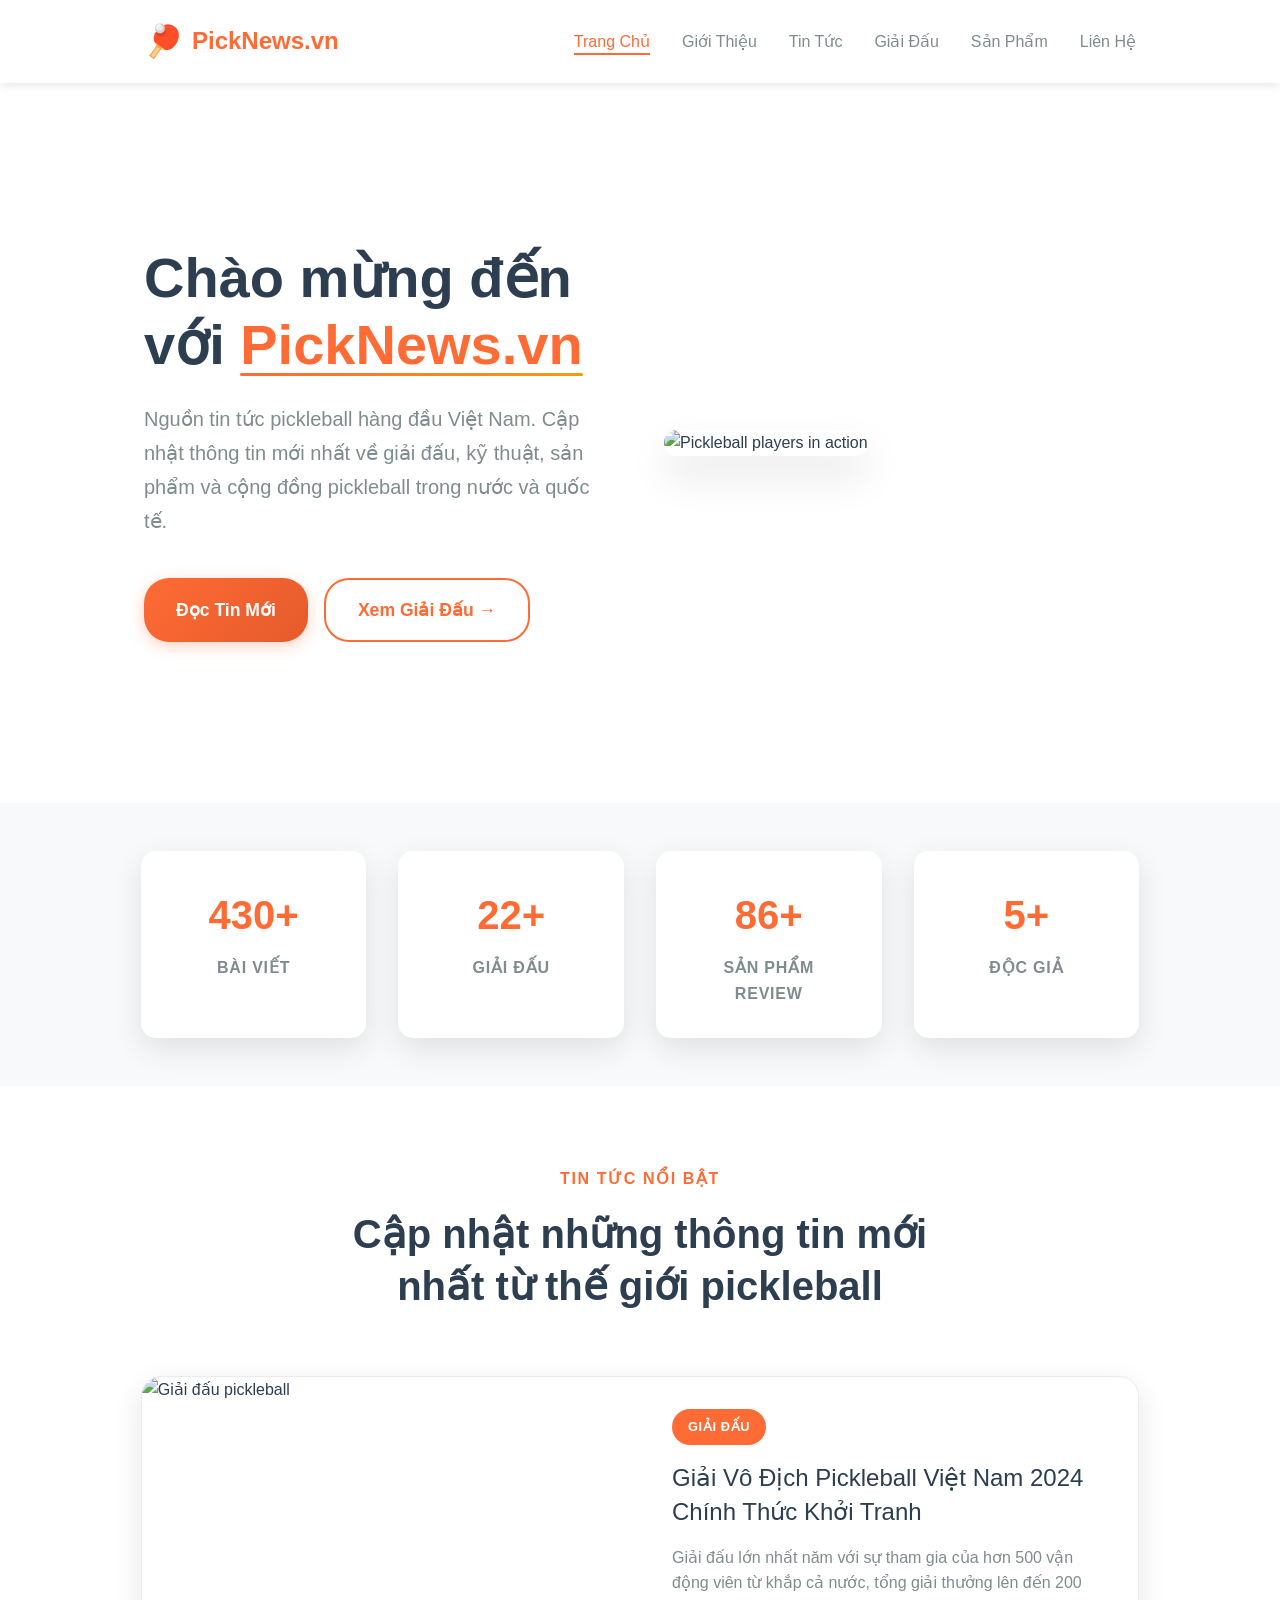
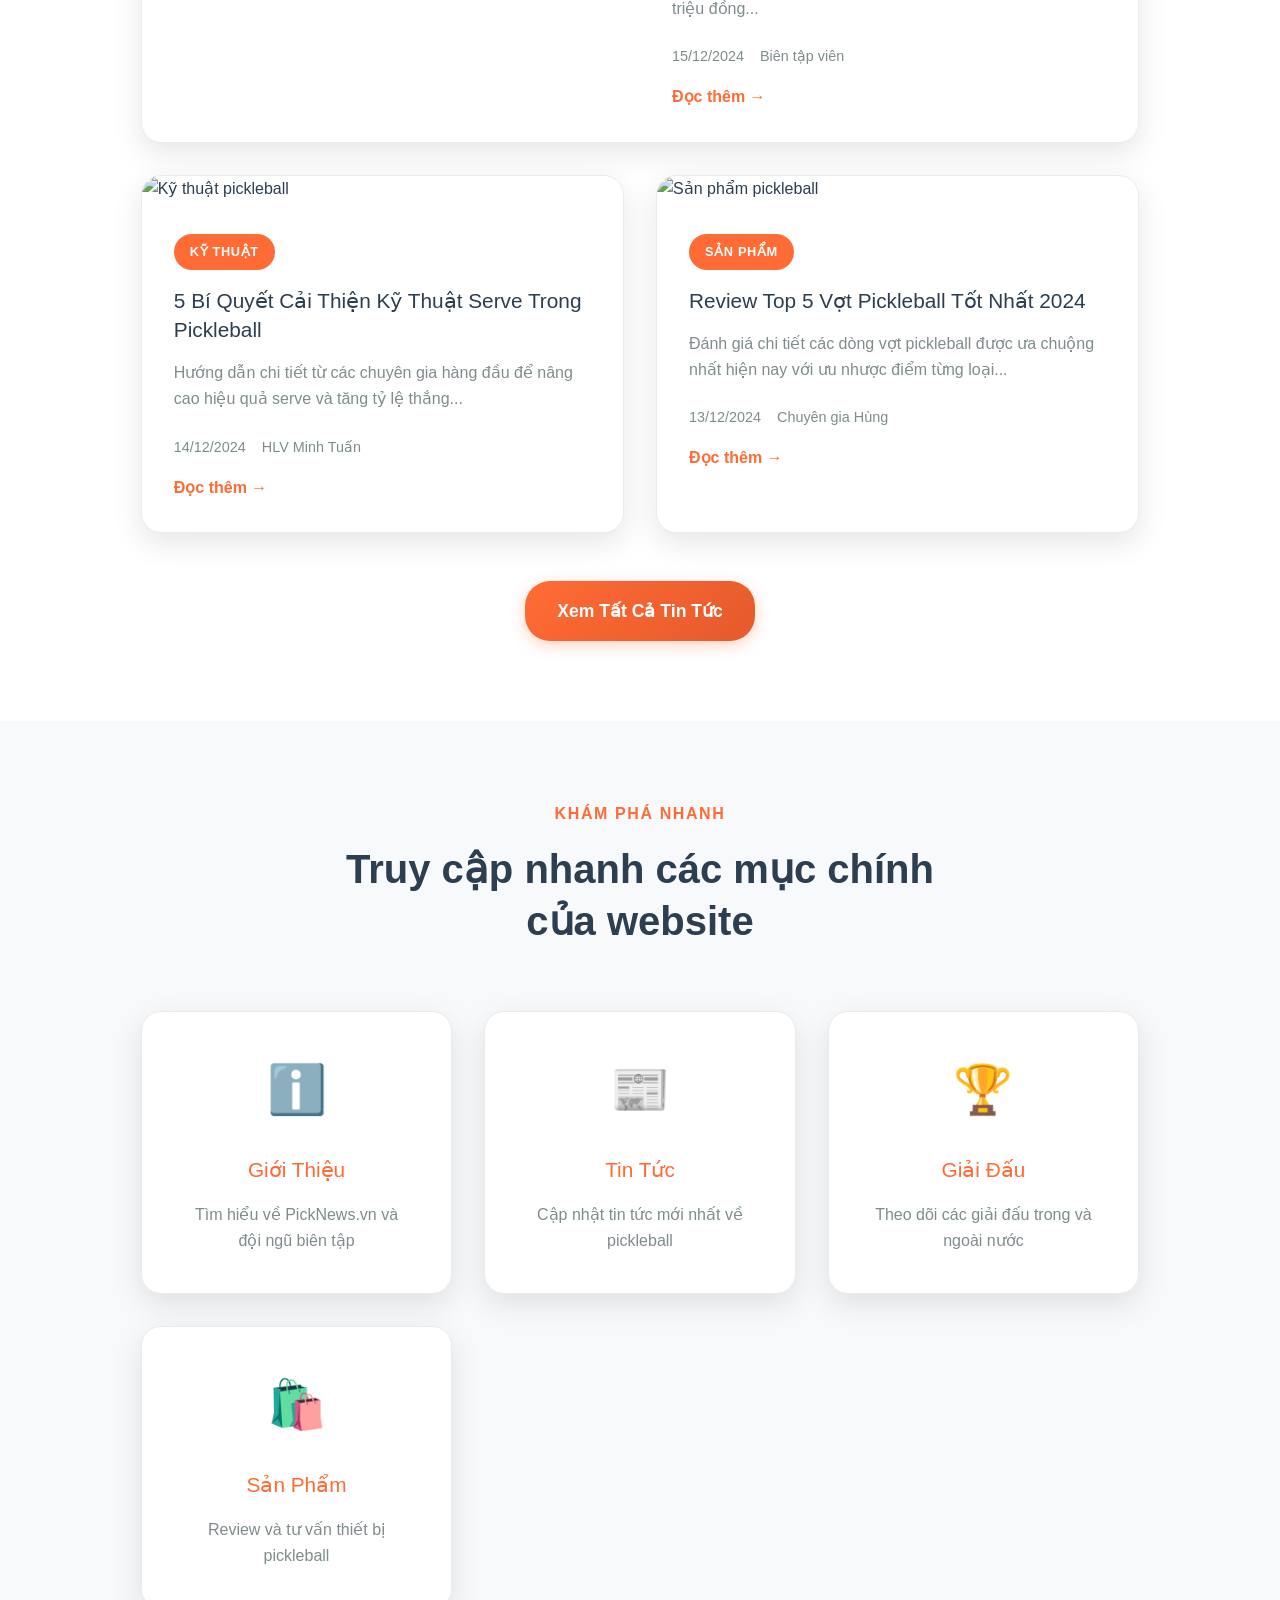
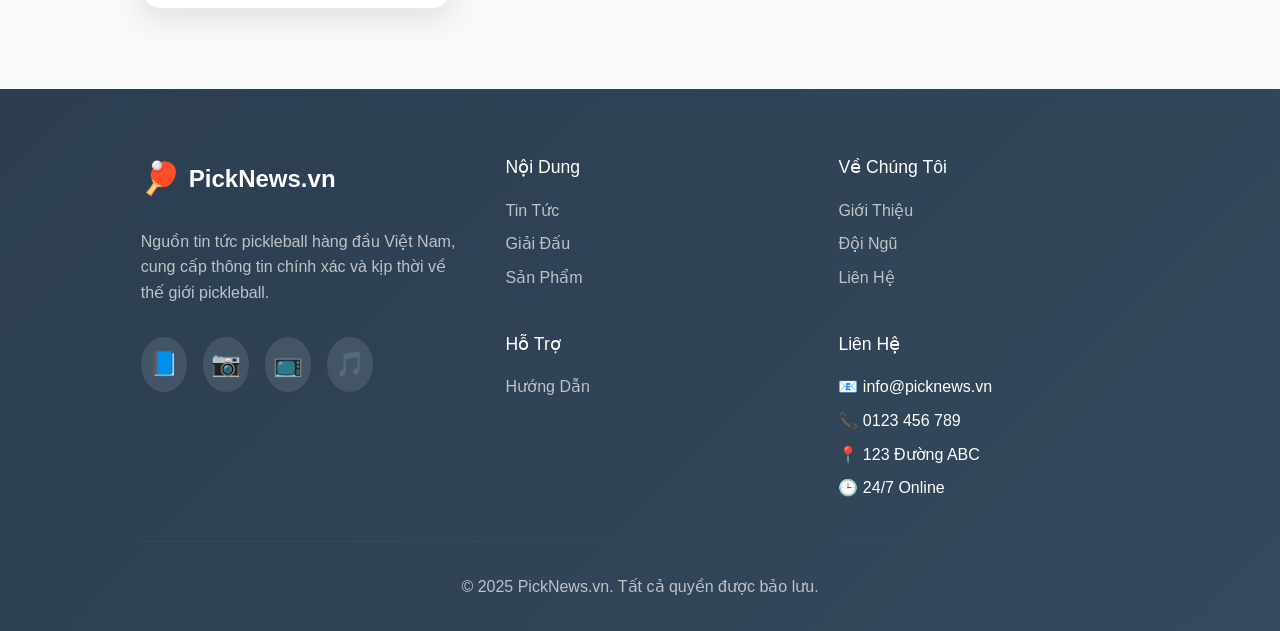
==== commit 7c55f2a1: "07" ====
--- a/index.html
+++ b/index.html
@@ -172,7 +172,6 @@
                         <li><a href="tin-tuc.html">Tin Tức</a></li>
                         <li><a href="giai-dau.html">Giải Đấu</a></li>
                         <li><a href="san-pham.html">Sản Phẩm</a></li>
-                        <li><a href="#">Kỹ Thuật</a></li>
                     </ul>
                 </div>
                 <div class="link-group">
@@ -181,16 +180,12 @@
                         <li><a href="gioi-thieu.html">Giới Thiệu</a></li>
                         <li><a href="#">Đội Ngũ</a></li>
                         <li><a href="lien-he.html">Liên Hệ</a></li>
-                        <li><a href="#">Tuyển Dụng</a></li>
                     </ul>
                 </div>
                 <div class="link-group">
                     <h4>Hỗ Trợ</h4>
                     <ul>
-                        <li><a href="#">FAQ</a></li>
                         <li><a href="#">Hướng Dẫn</a></li>
-                        <li><a href="#">Chính Sách</a></li>
-                        <li><a href="#">Điều Khoản</a></li>
                     </ul>
                 </div>
                 <div class="link-group">
@@ -205,7 +200,7 @@
             </div>
         </div>
         <div class="footer-bottom">
-            <p>&copy; 20255 PickNews.vn. Tất cả quyền được bảo lưu.</p>
+            <p>&copy; 2025 PickNews.vn. Tất cả quyền được bảo lưu.</p>
         </div>
     </footer>
 
--- a/asset/css/style.css
+++ b/asset/css/style.css
@@ -14,6 +14,7 @@
     --shadow: rgba(0, 0, 0, 0.1);
     --shadow-hover: rgba(0, 0, 0, 0.15);
     --border-light: #e9ecef;
+    --max-width-page: calc(100% - 20%);
 }
 
 * {
@@ -44,7 +45,7 @@
 
 .nav-content {
     /* max-width: 1880px; */
-    max-width: calc(100% - 10%);
+    max-width: var(--max-width-page);
     margin: 0 auto;
     padding: 1rem;
     display: flex;
@@ -143,7 +144,7 @@
 .page-header {
     background: linear-gradient(135deg, var(--primary-color), var(--primary-dark));
     color: var(--white);
-    padding: 4rem 1rem 2rem;
+    padding: 2rem 1rem 2rem;
     text-align: center;
 }
 
@@ -156,7 +157,7 @@
 .page-header-content p {
     font-size: 1.2rem;
     opacity: 0.9;
-    max-width: 600px;
+    max-width: calc(100% - 30%);
     margin: 0 auto;
 }
 
@@ -165,7 +166,8 @@
     display: grid;
     grid-template-columns: 1fr 1fr;
     gap: 3rem;
-    max-width: 1280px;
+    /* max-width: 1280px; */
+    max-width: var(--max-width-page);
     margin: 0 auto;
     padding: 5rem 1rem;
     align-items: center;
@@ -261,7 +263,8 @@
 }
 
 .stats-container {
-    max-width: 1280px;
+    /* max-width: 1280px; */
+    max-width: var(--max-width-page);
     margin: 0 auto;
     display: grid;
     grid-template-columns: repeat(auto-fit, minmax(200px, 1fr));
@@ -330,7 +333,8 @@
     display: grid;
     grid-template-columns: repeat(auto-fit, minmax(350px, 1fr));
     gap: 2rem;
-    max-width: 1280px;
+    /* max-width: 1280px; */
+    max-width: var(--max-width-page);
     margin: 0 auto;
 }
 
@@ -438,7 +442,8 @@
     display: grid;
     grid-template-columns: repeat(auto-fit, minmax(250px, 1fr));
     gap: 2rem;
-    max-width: 1280px;
+    /* max-width: 1280px; */
+    max-width: var(--max-width-page);
     margin: 0 auto;
 }
 
@@ -483,7 +488,7 @@
 }
 
 .about-content {
-    max-width: 1280px;
+    max-width: var(--max-width-page);
     margin: 0 auto;
     display: grid;
     grid-template-columns: 2fr 1fr;
@@ -492,22 +497,45 @@
 }
 
 .about-text h2 {
-    font-size: 2.5rem;
-    margin-bottom: 2rem;
-    color: var(--text-primary);
+    padding-left: 50px;
+    position: relative;
+    font-size: 2rem;
+    font-weight: 600;
+    margin-bottom: 0.6rem;
+    color: var(--text-primary);
+}
+
+.about-text h2::before{
+    position: absolute;
+    content: "";
+    width: 8px;
+    height: 8px;
+    top: 25px;
+    left: 20px;
+    border-radius: 50%;
+    background: var(--text-primary);
 }
 
 .about-text h3 {
-    font-size: 1.8rem;
-    margin: 2rem 0 1rem;
-    color: var(--primary-color);
+    padding-left: 20px;
+    font-size: 1.7rem;
+    font-weight: 500;
+    margin-bottom: 0.6rem;
+    color: var(--text-primary);
 }
 
 .about-text p {
-    font-size: 1.1rem;
-    color: var(--text-secondary);
-    margin-bottom: 1.5rem;
-    line-height: 1.7;
+    font-family: "Baloo 2", sans-serif;
+    font-size: 1.2rem;
+    font-weight: 400;
+    color: var(--text-primary);
+    margin-bottom: 0.2rem;
+    line-height: 1.6;
+}
+
+.about-value{
+    border-left: 6px solid #ff6b35;
+    padding-left: 8px; 
 }
 
 .about-image img {
@@ -527,7 +555,8 @@
     display: grid;
     grid-template-columns: repeat(auto-fit, minmax(250px, 1fr));
     gap: 2rem;
-    max-width: 1280px;
+    /* max-width: 1280px; */
+    max-width: var(--max-width-page);
     margin: 0 auto;
 }
 
@@ -570,7 +599,8 @@
     display: grid;
     grid-template-columns: repeat(auto-fit, minmax(300px, 1fr));
     gap: 2rem;
-    max-width: 1280px;
+    /* max-width: 1280px; */
+    max-width: var(--max-width-page);
     margin: 0 auto;
 }
 
@@ -624,7 +654,8 @@
     display: grid;
     grid-template-columns: repeat(auto-fit, minmax(300px, 1fr));
     gap: 2rem;
-    max-width: 1280px;
+    /* max-width: 1280px; */
+    max-width: var(--max-width-page);
     margin: 0 auto;
 }
 
@@ -679,7 +710,8 @@
 }
 
 .news-categories {
-    max-width: 1280px;
+    /* max-width: 1280px; */
+    max-width: var(--max-width-page);
     margin: 0 auto;
     display: flex;
     gap: 1rem;
@@ -713,7 +745,8 @@
 }
 
 .featured-news-card {
-    max-width: 1280px;
+    /* max-width: 1280px; */
+    max-width: var(--max-width-page);
     margin: 0 auto;
     display: grid;
     grid-template-columns: 1fr 1fr;
@@ -762,7 +795,8 @@
 }
 
 .news-list {
-    max-width: 1280px;
+    /* max-width: 1280px; */
+    max-width: var(--max-width-page);
     margin: 0 auto;
     display: grid;
     gap: 2rem;
@@ -844,7 +878,8 @@
 }
 
 .tournament-tabs {
-    max-width: 1280px;
+    /* max-width: 1280px; */
+    max-width: var(--max-width-page);
     margin: 0 auto;
     display: flex;
     gap: 1rem;
@@ -878,7 +913,8 @@
 }
 
 .tournament-content {
-    max-width: 1280px;
+    /* max-width: 1280px; */
+    max-width: var(--max-width-page);
     margin: 0 auto;
 }
 
@@ -1060,7 +1096,8 @@
 }
 
 .product-categories {
-    max-width: 1280px;
+    /* max-width: 1280px; */
+    max-width: var(--max-width-page);
     margin: 0 auto;
     display: flex;
     gap: 1rem;
@@ -1075,7 +1112,8 @@
 }
 
 .featured-product-card {
-    max-width: 1280px;
+    /* max-width: 1280px; */
+    max-width: var(--max-width-page);
     margin: 0 auto;
     display: grid;
     grid-template-columns: 1fr 1fr;
@@ -1226,7 +1264,8 @@
 }
 
 .products-grid {
-    max-width: 1280px;
+    /* max-width: 1280px; */
+    max-width: var(--max-width-page);
     margin: 0 auto;
     display: grid;
     grid-template-columns: repeat(auto-fit, minmax(300px, 1fr));
@@ -1369,7 +1408,8 @@
 }
 
 .comparison-table {
-    max-width: 1280px;
+    /* max-width: 1280px; */
+    max-width: var(--max-width-page);
     margin: 0 auto;
     overflow-x: auto;
 }
@@ -1411,7 +1451,8 @@
 }
 
 .contact-container {
-    max-width: 1280px;
+    /* max-width: 1280px; */
+    max-width: var(--max-width-page);
     margin: 0 auto;
     display: grid;
     grid-template-columns: 1fr 1fr;
@@ -1724,7 +1765,8 @@
 }
 
 .footer-content {
-    max-width: 1280px;
+    /* max-width: 1280px; */
+    max-width: var(--max-width-page);
     margin: 0 auto;
     display: grid;
     grid-template-columns: 1fr 2fr;
@@ -1797,7 +1839,8 @@
 }
 
 .footer-bottom {
-    max-width: 1280px;
+    /* max-width: 1280px; */
+    max-width: var(--max-width-page);
     margin: 0 auto;
     padding-top: 2rem;
     margin-top: 2rem;
@@ -1843,6 +1886,13 @@
     .hero-content h1 {
         font-size: 2.5rem;
     }
+    .cta-buttons {
+        display: flex;
+        gap: 1rem;
+        flex-wrap: wrap;
+        align-items: center;
+        justify-content: center;
+    }
 
     .section-header p {
         font-size: 2rem;
